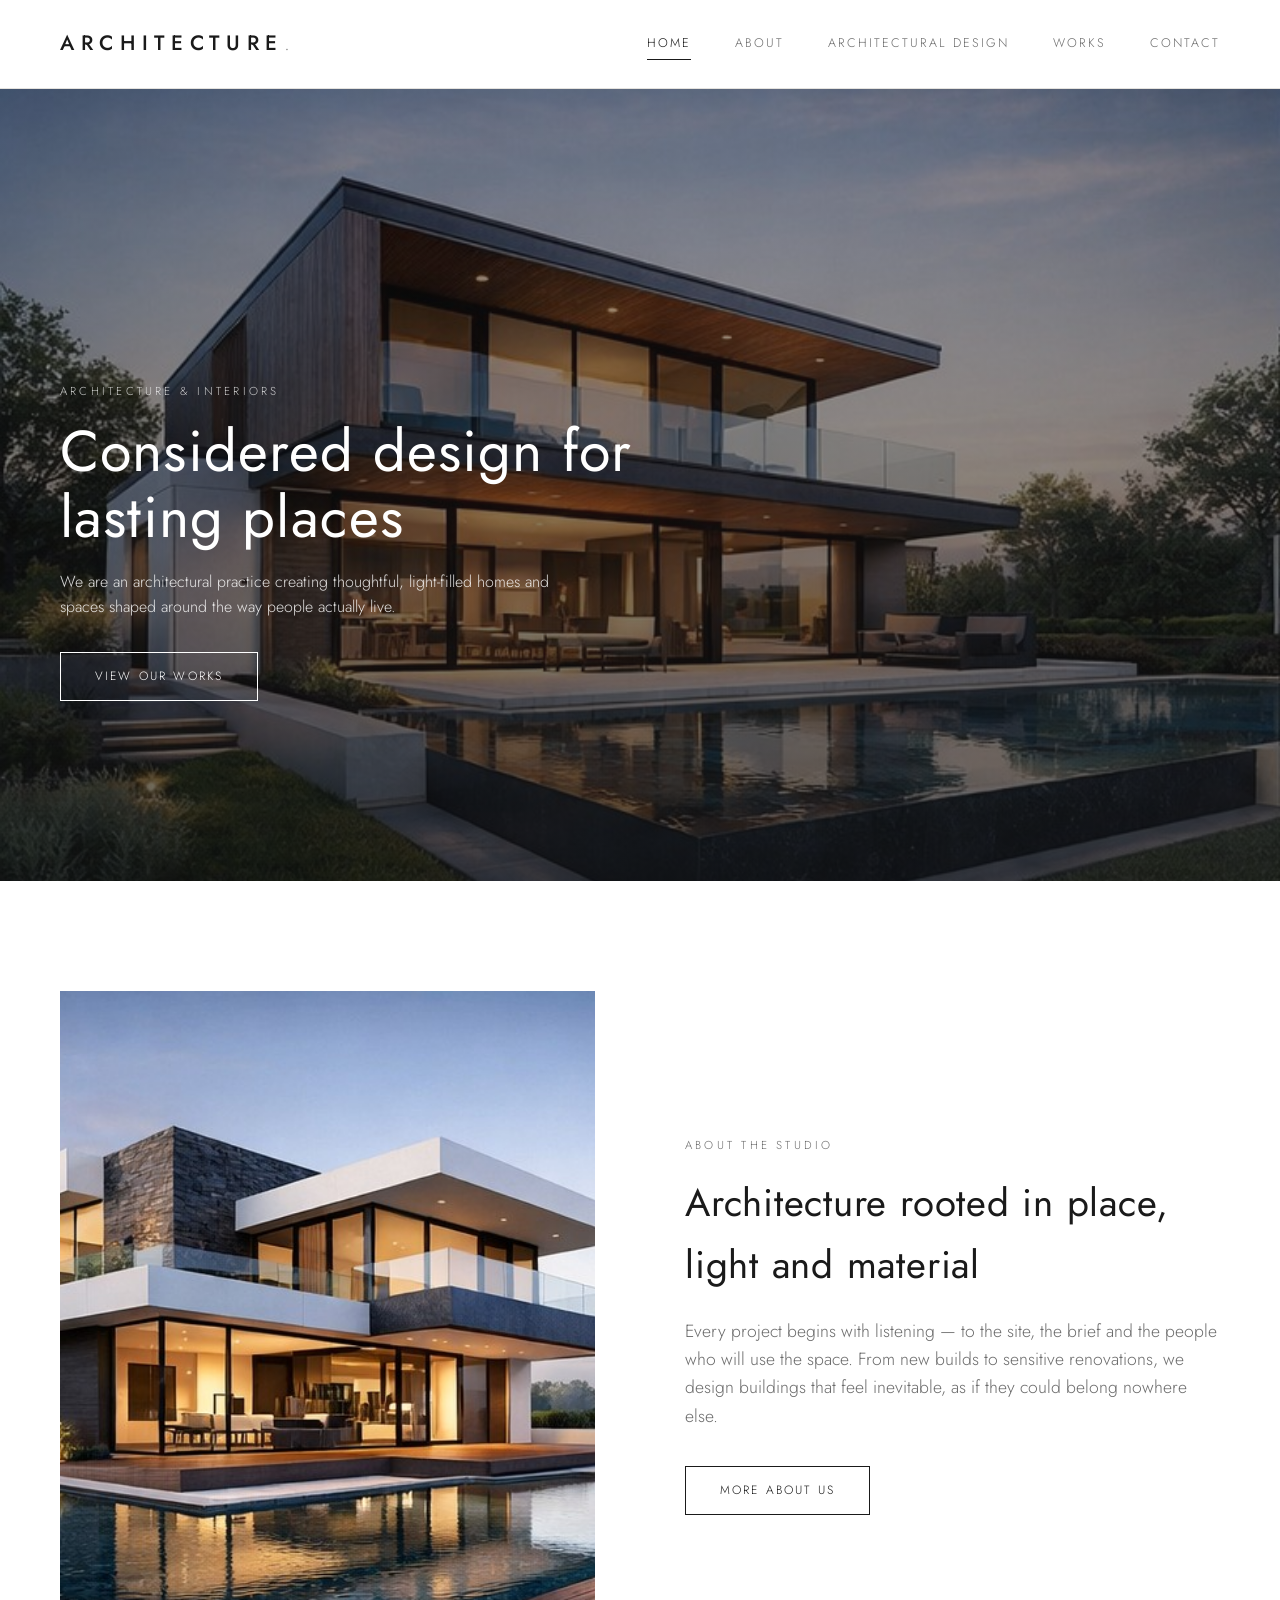
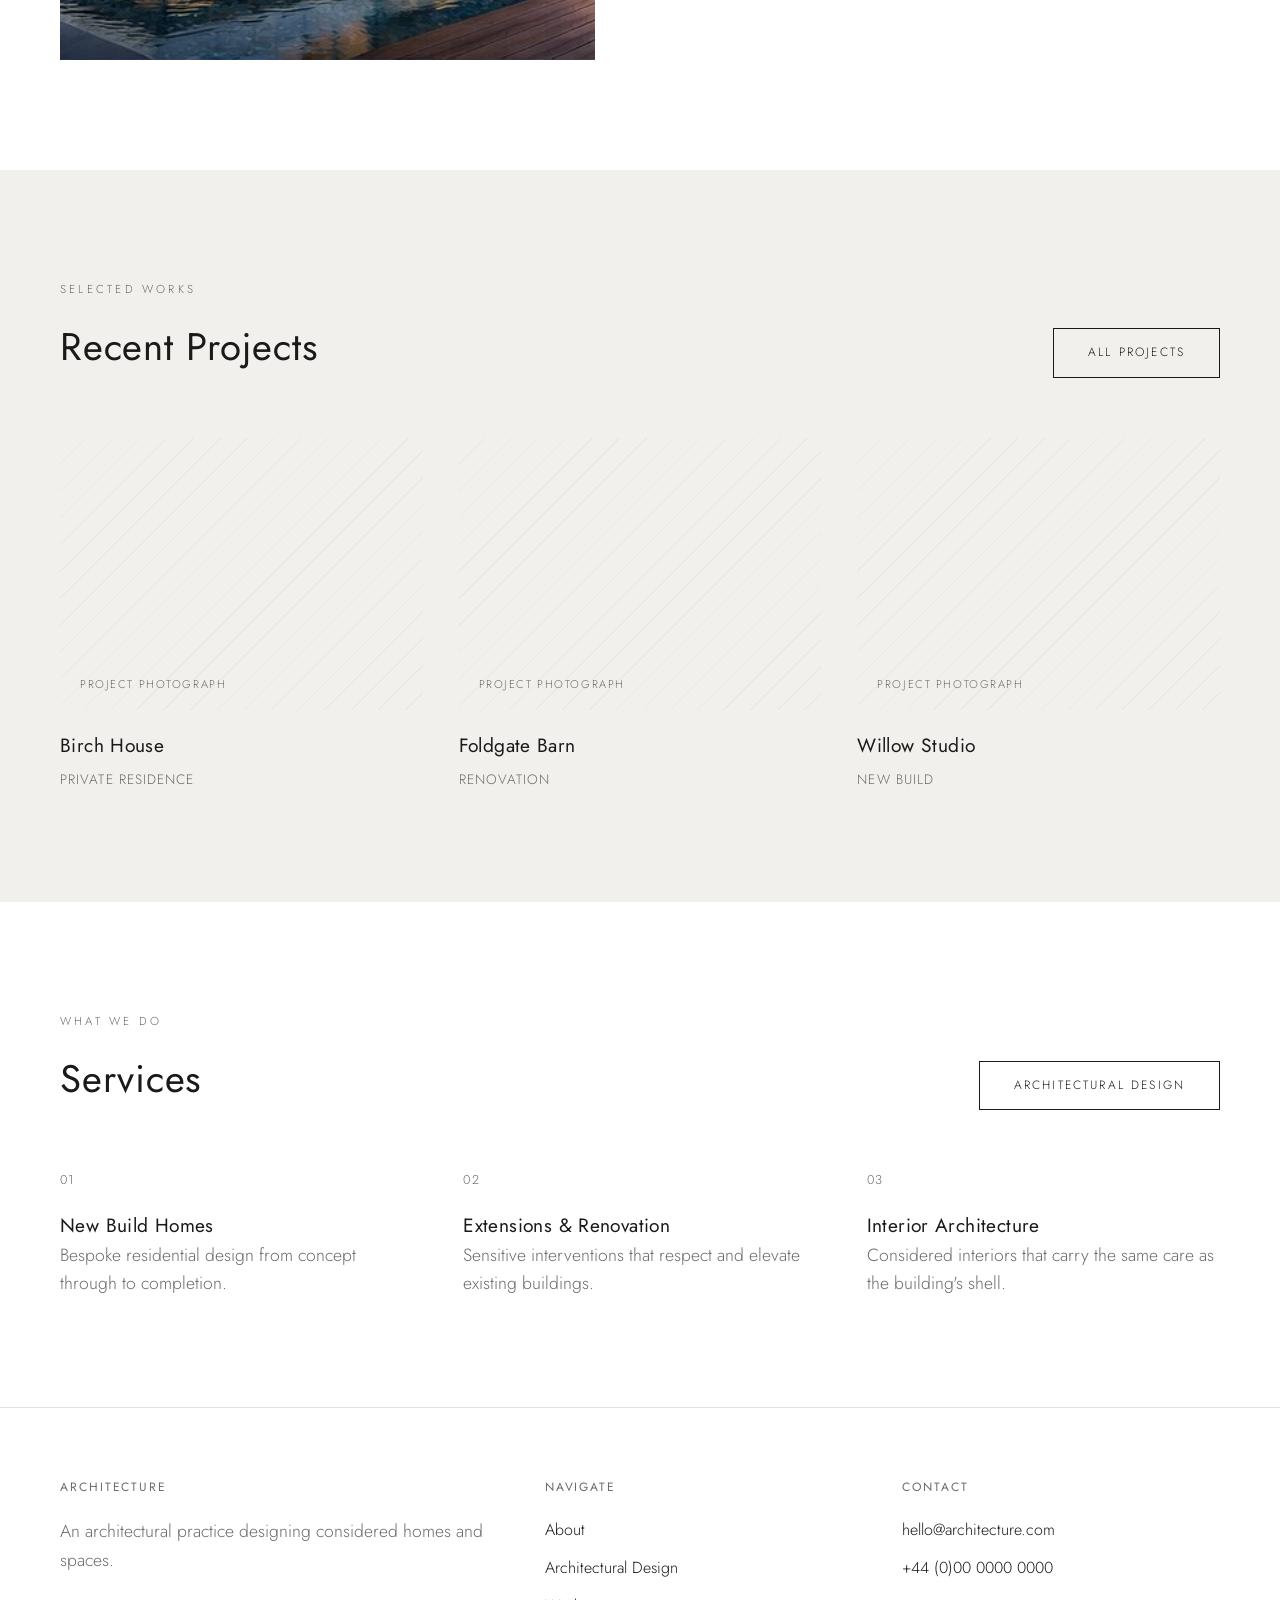
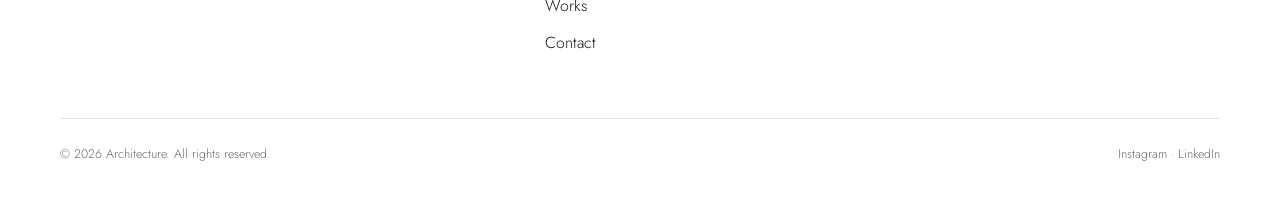
==== index.html @ 42fe3155 "Add initial HTML structure and JavaScript functionality for architecture website - Created index.htm" ====
<!DOCTYPE html>
<html lang="en">
<head>
    <meta charset="UTF-8">
    <meta name="viewport" content="width=device-width, initial-scale=1.0">
    <title>Architecture &mdash; Home</title>
    <link rel="stylesheet" href="css/style.css">
</head>
<body>

    <header class="site-header">
        <div class="container">
            <a href="index.html" class="logo">ARCHITECTURE<span>.</span></a>
            <nav class="nav-links">
                <a href="index.html" class="active">Home</a>
                <a href="about.html">About</a>
                <a href="design.html">Architectural Design</a>
                <a href="works.html">Works</a>
                <a href="contact.html">Contact</a>
            </nav>
            <button class="nav-toggle" aria-label="Toggle menu">
                <span></span><span></span><span></span>
            </button>
        </div>
    </header>

    <section class="hero" style="background-image: url('images/house-1.jpg');">
        <div class="hero-inner">
            <div class="hero-content">
                <span class="eyebrow">Architecture &amp; Interiors</span>
                <h1>Considered design for lasting places</h1>
                <p>We are an architectural practice creating thoughtful, light-filled homes and spaces shaped around the way people actually live.</p>
                <a href="works.html" class="btn">View Our Works</a>
            </div>
        </div>
    </section>

    <section>
        <div class="container split">
            <div class="img-placeholder photo-fill" style="background-image: url('images/house-2.jpg');"></div>
            <div>
                <span class="eyebrow">About the Studio</span>
                <h2>Architecture rooted in place, light and material</h2>
                <p class="lede" style="margin-top:22px;">Every project begins with listening &mdash; to the site, the brief and the people who will use the space. From new builds to sensitive renovations, we design buildings that feel inevitable, as if they could belong nowhere else.</p>
                <a href="about.html" class="btn" style="margin-top:36px;">More About Us</a>
            </div>
        </div>
    </section>

    <section class="bg-surface">
        <div class="container">
            <div class="section-head">
                <div>
                    <span class="eyebrow">Selected Works</span>
                    <h2>Recent Projects</h2>
                </div>
                <a href="works.html" class="btn">All Projects</a>
            </div>
            <div class="works-grid">
                <div class="work-card">
                    <div class="img-placeholder" data-label="Project photograph"></div>
                    <h3>Birch House</h3>
                    <span class="work-meta">Private Residence</span>
                </div>
                <div class="work-card">
                    <div class="img-placeholder" data-label="Project photograph"></div>
                    <h3>Foldgate Barn</h3>
                    <span class="work-meta">Renovation</span>
                </div>
                <div class="work-card">
                    <div class="img-placeholder" data-label="Project photograph"></div>
                    <h3>Willow Studio</h3>
                    <span class="work-meta">New Build</span>
                </div>
            </div>
        </div>
    </section>

    <section>
        <div class="container">
            <div class="section-head">
                <div>
                    <span class="eyebrow">What We Do</span>
                    <h2>Services</h2>
                </div>
                <a href="design.html" class="btn">Architectural Design</a>
            </div>
            <div class="grid-3">
                <div>
                    <span class="card-num">01</span>
                    <h3>New Build Homes</h3>
                    <p class="lede">Bespoke residential design from concept through to completion.</p>
                </div>
                <div>
                    <span class="card-num">02</span>
                    <h3>Extensions &amp; Renovation</h3>
                    <p class="lede">Sensitive interventions that respect and elevate existing buildings.</p>
                </div>
                <div>
                    <span class="card-num">03</span>
                    <h3>Interior Architecture</h3>
                    <p class="lede">Considered interiors that carry the same care as the building's shell.</p>
                </div>
            </div>
        </div>
    </section>

    <footer class="site-footer">
        <div class="container">
            <div class="footer-top">
                <div>
                    <h4>Architecture</h4>
                    <p class="lede">An architectural practice designing considered homes and spaces.</p>
                </div>
                <div>
                    <h4>Navigate</h4>
                    <ul>
                        <li><a href="about.html">About</a></li>
                        <li><a href="design.html">Architectural Design</a></li>
                        <li><a href="works.html">Works</a></li>
                        <li><a href="contact.html">Contact</a></li>
                    </ul>
                </div>
                <div>
                    <h4>Contact</h4>
                    <ul>
                        <li>hello@architecture.com</li>
                        <li>+44 (0)00 0000 0000</li>
                    </ul>
                </div>
            </div>
            <div class="footer-bottom">
                <span>&copy; 2026 Architecture. All rights reserved.</span>
                <span>Instagram &middot; LinkedIn</span>
            </div>
        </div>
    </footer>

    <script src="js/script.js"></script>
</body>
</html>
---- css/style.css ----
@import url('https://fonts.googleapis.com/css2?family=Jost:wght@300;400;500;600&display=swap');

:root {
    --color-bg: #ffffff;
    --color-text: #1a1a1a;
    --color-muted: #6b6b6b;
    --color-line: #e4e2de;
    --color-surface: #f2f0ec;
    --color-accent: #1a1a1a;
    --header-h: 88px;
    --container: 1240px;
}

* { box-sizing: border-box; margin: 0; padding: 0; }

html { scroll-behavior: smooth; }

body {
    font-family: 'Jost', Arial, sans-serif;
    font-weight: 300;
    color: var(--color-text);
    background: var(--color-bg);
    line-height: 1.6;
    -webkit-font-smoothing: antialiased;
}

img { max-width: 100%; display: block; }

a { color: inherit; text-decoration: none; }

ul { list-style: none; }

.container {
    max-width: var(--container);
    margin: 0 auto;
    padding: 0 40px;
}

h1, h2, h3, h4 {
    font-weight: 400;
    letter-spacing: 0.02em;
}

h1 { font-size: clamp(2.2rem, 5vw, 3.6rem); line-height: 1.15; }
h2 { font-size: clamp(1.6rem, 3vw, 2.4rem); }
h3 { font-size: 1.2rem; }

.eyebrow {
    display: block;
    text-transform: uppercase;
    letter-spacing: 0.28em;
    font-size: 0.72rem;
    color: var(--color-muted);
    margin-bottom: 18px;
}

.lede {
    font-size: 1.1rem;
    color: var(--color-muted);
    max-width: 620px;
}

.btn {
    display: inline-block;
    padding: 14px 34px;
    border: 1px solid var(--color-text);
    text-transform: uppercase;
    letter-spacing: 0.18em;
    font-size: 0.75rem;
    transition: background 0.3s ease, color 0.3s ease;
}

.btn:hover { background: var(--color-text); color: #fff; }

/* Header */
.site-header {
    position: sticky;
    top: 0;
    z-index: 100;
    background: rgba(255,255,255,0.96);
    backdrop-filter: blur(6px);
    border-bottom: 1px solid var(--color-line);
}

.site-header .container {
    height: var(--header-h);
    display: flex;
    align-items: center;
    justify-content: space-between;
}

.logo {
    font-size: 1.3rem;
    text-transform: uppercase;
    letter-spacing: 0.32em;
    font-weight: 500;
}

.logo span { font-weight: 300; opacity: 0.55; }

.nav-links {
    display: flex;
    gap: 44px;
}

.nav-links a {
    text-transform: uppercase;
    font-size: 0.78rem;
    letter-spacing: 0.16em;
    color: var(--color-muted);
    padding: 6px 0;
    border-bottom: 1px solid transparent;
    transition: color 0.25s ease, border-color 0.25s ease;
}

.nav-links a:hover,
.nav-links a.active {
    color: var(--color-text);
    border-color: var(--color-text);
}

.nav-toggle {
    display: none;
    flex-direction: column;
    gap: 5px;
    background: none;
    border: none;
    cursor: pointer;
    padding: 8px;
}

.nav-toggle span {
    width: 24px;
    height: 1px;
    background: var(--color-text);
}

/* Image placeholder blocks — swap for <img> tags once real photography is ready */
.img-placeholder {
    position: relative;
    width: 100%;
    background:
        repeating-linear-gradient(135deg, transparent 0 18px, rgba(0,0,0,0.035) 18px 19px),
        var(--color-surface);
    display: flex;
    align-items: flex-end;
    overflow: hidden;
}

.img-placeholder.photo-fill {
    background-image: none;
    background-size: cover;
    background-position: center;
}

.img-placeholder.photo-fill::after { display: none; }

.img-placeholder::after {
    content: attr(data-label);
    font-size: 0.7rem;
    letter-spacing: 0.14em;
    text-transform: uppercase;
    color: var(--color-muted);
    padding: 16px 20px;
}

/* Hero */
.hero {
    height: 88vh;
    min-height: 560px;
    position: relative;
    background-size: cover;
    background-position: center;
}

.hero::before {
    content: '';
    position: absolute;
    inset: 0;
    background: linear-gradient(180deg, rgba(20,20,20,0.35) 0%, rgba(20,20,20,0.65) 100%);
}

.hero.img-placeholder::after { display: none; }

.hero-inner {
    position: relative;
    z-index: 1;
    max-width: var(--container);
    margin: 0 auto;
    padding: 0 40px 70px;
    height: 100%;
    display: flex;
    align-items: flex-end;
}

.hero-content { max-width: 640px; color: #fff; }
.hero .eyebrow { color: rgba(255,255,255,0.75); }
.hero h1 { color: #fff; }
.hero p { color: rgba(255,255,255,0.85); margin-top: 18px; max-width: 520px; }
.hero .btn { margin-top: 32px; border-color: #fff; color: #fff; }
.hero .btn:hover { background: #fff; color: var(--color-text); }

/* Page banner (non-home pages) */
.page-banner {
    padding: 210px 0 60px;
    border-bottom: 1px solid var(--color-line);
}

/* Sections */
section { padding: 110px 0; }
section.tight { padding: 80px 0; }
.section-head {
    display: flex;
    justify-content: space-between;
    align-items: flex-end;
    gap: 40px;
    margin-bottom: 60px;
    flex-wrap: wrap;
}

.bg-surface { background: var(--color-surface); }

/* Two column */
.split {
    display: grid;
    grid-template-columns: 1fr 1fr;
    gap: 90px;
    align-items: center;
}

.split .img-placeholder { aspect-ratio: 4/5; }

/* Services / values grid */
.grid-3 {
    display: grid;
    grid-template-columns: repeat(3, 1fr);
    gap: 50px;
}

.card-num {
    font-size: 0.8rem;
    color: var(--color-muted);
    letter-spacing: 0.1em;
    margin-bottom: 20px;
    display: block;
}

/* Works filter */
.works-filter {
    display: flex;
    gap: 40px;
    margin-bottom: 60px;
    border-bottom: 1px solid var(--color-line);
    padding-bottom: 26px;
}

.filter-btn {
    background: none;
    border: none;
    cursor: pointer;
    font-family: inherit;
    text-transform: uppercase;
    font-size: 0.78rem;
    letter-spacing: 0.16em;
    color: var(--color-muted);
    padding: 6px 0;
    border-bottom: 1px solid transparent;
    transition: color 0.25s ease, border-color 0.25s ease;
}

.filter-btn:hover,
.filter-btn.active {
    color: var(--color-text);
    border-color: var(--color-text);
}

.work-card.is-hidden { display: none; }

/* Featured works grid */
.works-grid {
    display: grid;
    grid-template-columns: repeat(3, 1fr);
    gap: 36px;
}

.work-card .img-placeholder { aspect-ratio: 4/3; margin-bottom: 20px; }
.work-card h3 { margin-bottom: 6px; }
.work-card .work-meta { color: var(--color-muted); font-size: 0.85rem; text-transform: uppercase; letter-spacing: 0.08em; }

/* Service rows (design page) */
.service-row {
    display: grid;
    grid-template-columns: 1fr 1fr;
    gap: 90px;
    align-items: center;
    padding: 70px 0;
    border-top: 1px solid var(--color-line);
}

.service-row:last-child { border-bottom: 1px solid var(--color-line); }
.service-row .img-placeholder { aspect-ratio: 4/3; }
.service-row.reverse .img-placeholder { order: 2; }

/* Process steps */
.steps {
    display: grid;
    grid-template-columns: repeat(4, 1fr);
    gap: 40px;
}

.step { border-top: 1px solid var(--color-line); padding-top: 26px; }

/* Contact */
.contact-grid {
    display: grid;
    grid-template-columns: 1fr 1fr;
    gap: 90px;
}

.info-list { margin-top: 40px; }
.info-list li { margin-bottom: 26px; }
.info-list .label {
    display: block;
    text-transform: uppercase;
    font-size: 0.7rem;
    letter-spacing: 0.14em;
    color: var(--color-muted);
    margin-bottom: 6px;
}

form { display: flex; flex-direction: column; gap: 24px; }
.field { display: flex; flex-direction: column; gap: 8px; }
.field label {
    text-transform: uppercase;
    font-size: 0.7rem;
    letter-spacing: 0.14em;
    color: var(--color-muted);
}

.field input,
.field textarea {
    border: none;
    border-bottom: 1px solid var(--color-line);
    padding: 10px 2px;
    font-family: inherit;
    font-size: 1rem;
    background: transparent;
    color: var(--color-text);
}

.field input:focus,
.field textarea:focus {
    outline: none;
    border-color: var(--color-text);
}

/* Footer */
.site-footer {
    border-top: 1px solid var(--color-line);
    padding: 70px 0 34px;
}

.footer-top {
    display: grid;
    grid-template-columns: 1.4fr 1fr 1fr;
    gap: 40px;
    padding-bottom: 50px;
}

.footer-top h4 {
    text-transform: uppercase;
    font-size: 0.75rem;
    letter-spacing: 0.16em;
    color: var(--color-muted);
    margin-bottom: 20px;
}

.footer-top li { margin-bottom: 12px; }
.footer-bottom {
    border-top: 1px solid var(--color-line);
    padding-top: 26px;
    display: flex;
    justify-content: space-between;
    font-size: 0.78rem;
    color: var(--color-muted);
    flex-wrap: wrap;
    gap: 10px;
}

/* Responsive */
@media (max-width: 900px) {
    .nav-links { display: none; }
    .nav-toggle { display: flex; }

    body.nav-open .nav-links {
        display: flex;
        position: fixed;
        top: var(--header-h);
        left: 0;
        right: 0;
        bottom: 0;
        background: #fff;
        flex-direction: column;
        gap: 0;
        padding: 20px 40px;
    }

    body.nav-open .nav-links a {
        width: 100%;
        padding: 18px 0;
        border-bottom: 1px solid var(--color-line);
    }

    .split, .contact-grid, .service-row, .service-row.reverse {
        grid-template-columns: 1fr;
    }

    .service-row .img-placeholder { order: 0; }

    .grid-3, .works-grid { grid-template-columns: 1fr; }
    .steps { grid-template-columns: 1fr 1fr; }
    .footer-top { grid-template-columns: 1fr; }
    section { padding: 70px 0; }
    .page-banner { padding: 160px 0 40px; }
    .container { padding: 0 24px; }
}
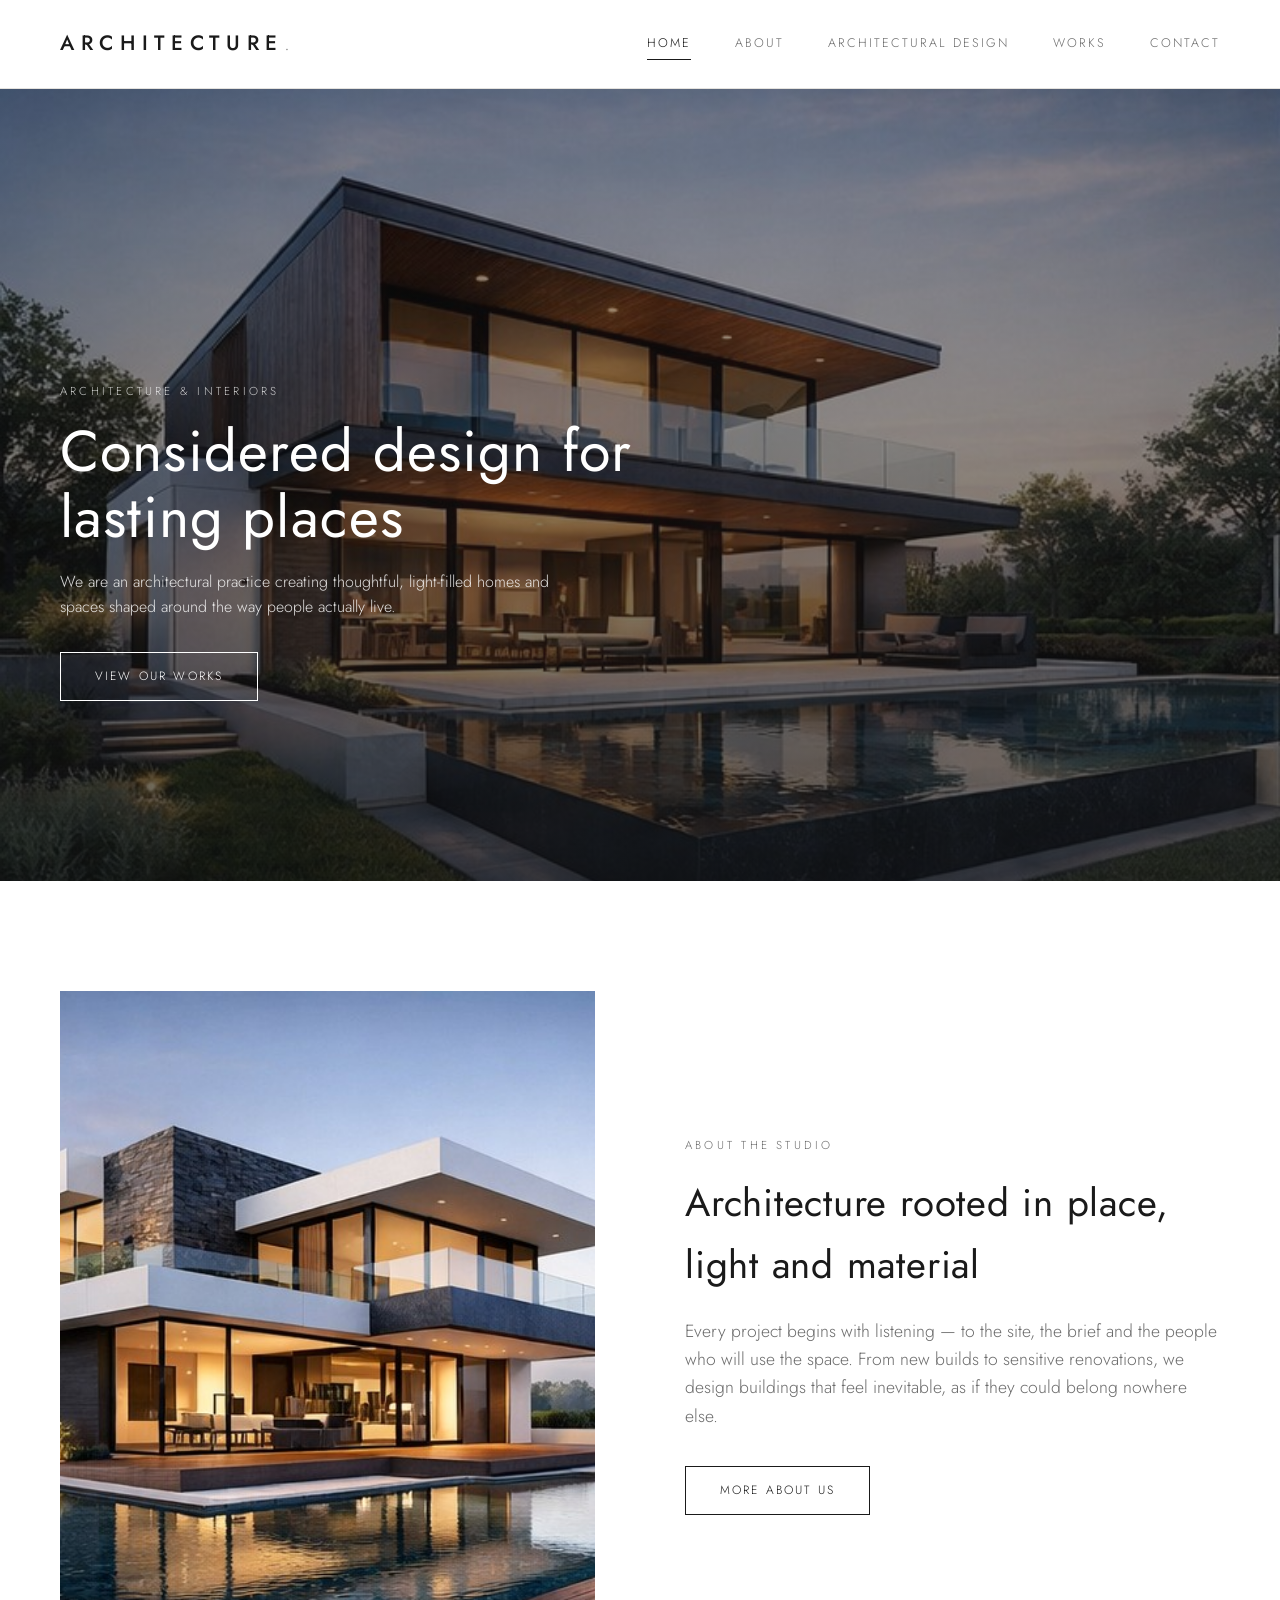
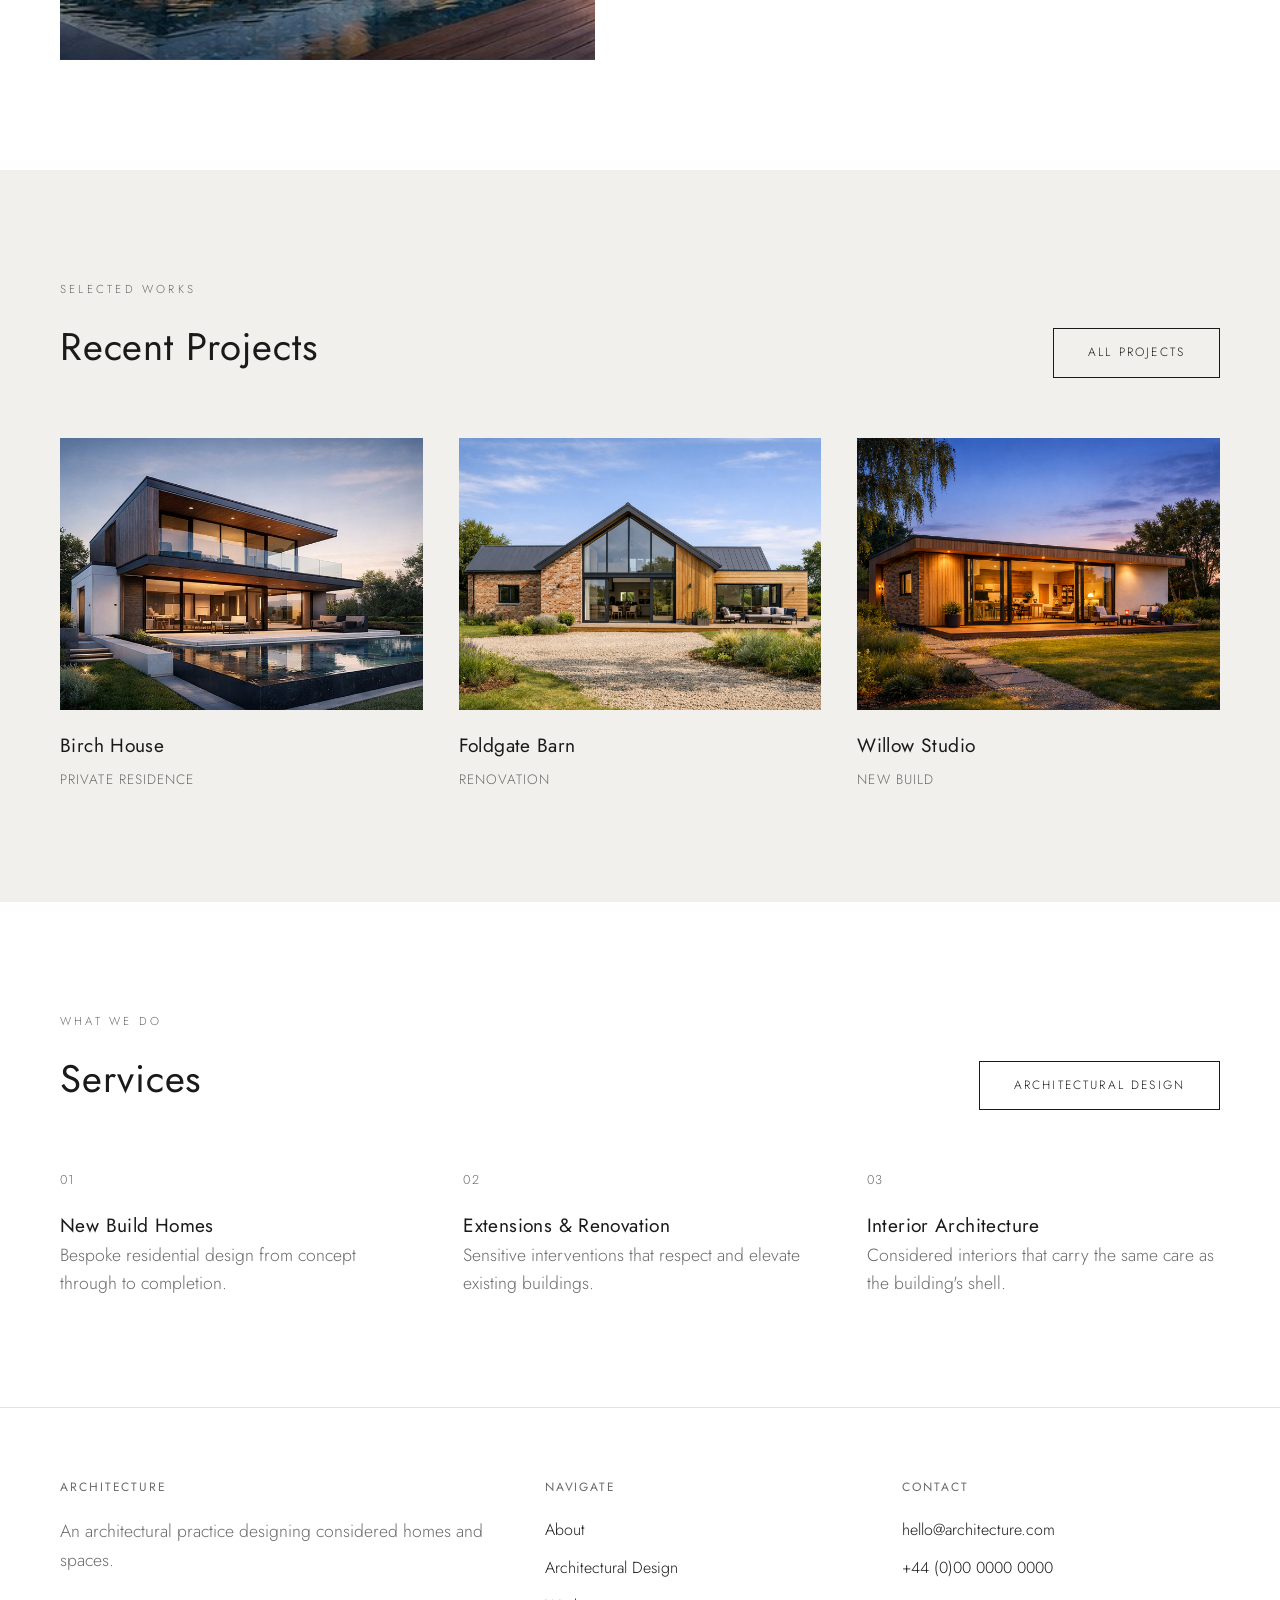
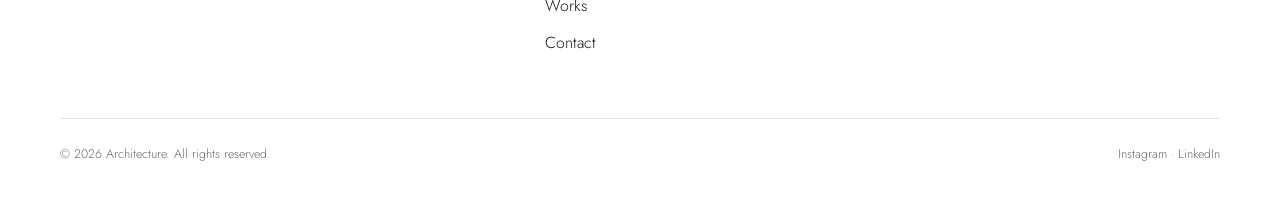
==== commit 666dba83: "Update about, index, and works pages with new content and images" ====
--- a/index.html
+++ b/index.html
@@ -58,17 +58,17 @@
             </div>
             <div class="works-grid">
                 <div class="work-card">
-                    <div class="img-placeholder" data-label="Project photograph"></div>
+                    <div class="img-placeholder photo-fill" style="background-image: url('images/house-1.jpg');"></div>
                     <h3>Birch House</h3>
                     <span class="work-meta">Private Residence</span>
                 </div>
                 <div class="work-card">
-                    <div class="img-placeholder" data-label="Project photograph"></div>
+                    <div class="img-placeholder photo-fill" style="background-image: url('images/foldgate-barn.png');"></div>
                     <h3>Foldgate Barn</h3>
                     <span class="work-meta">Renovation</span>
                 </div>
                 <div class="work-card">
-                    <div class="img-placeholder" data-label="Project photograph"></div>
+                    <div class="img-placeholder photo-fill" style="background-image: url('images/willow-studio.png');"></div>
                     <h3>Willow Studio</h3>
                     <span class="work-meta">New Build</span>
                 </div>
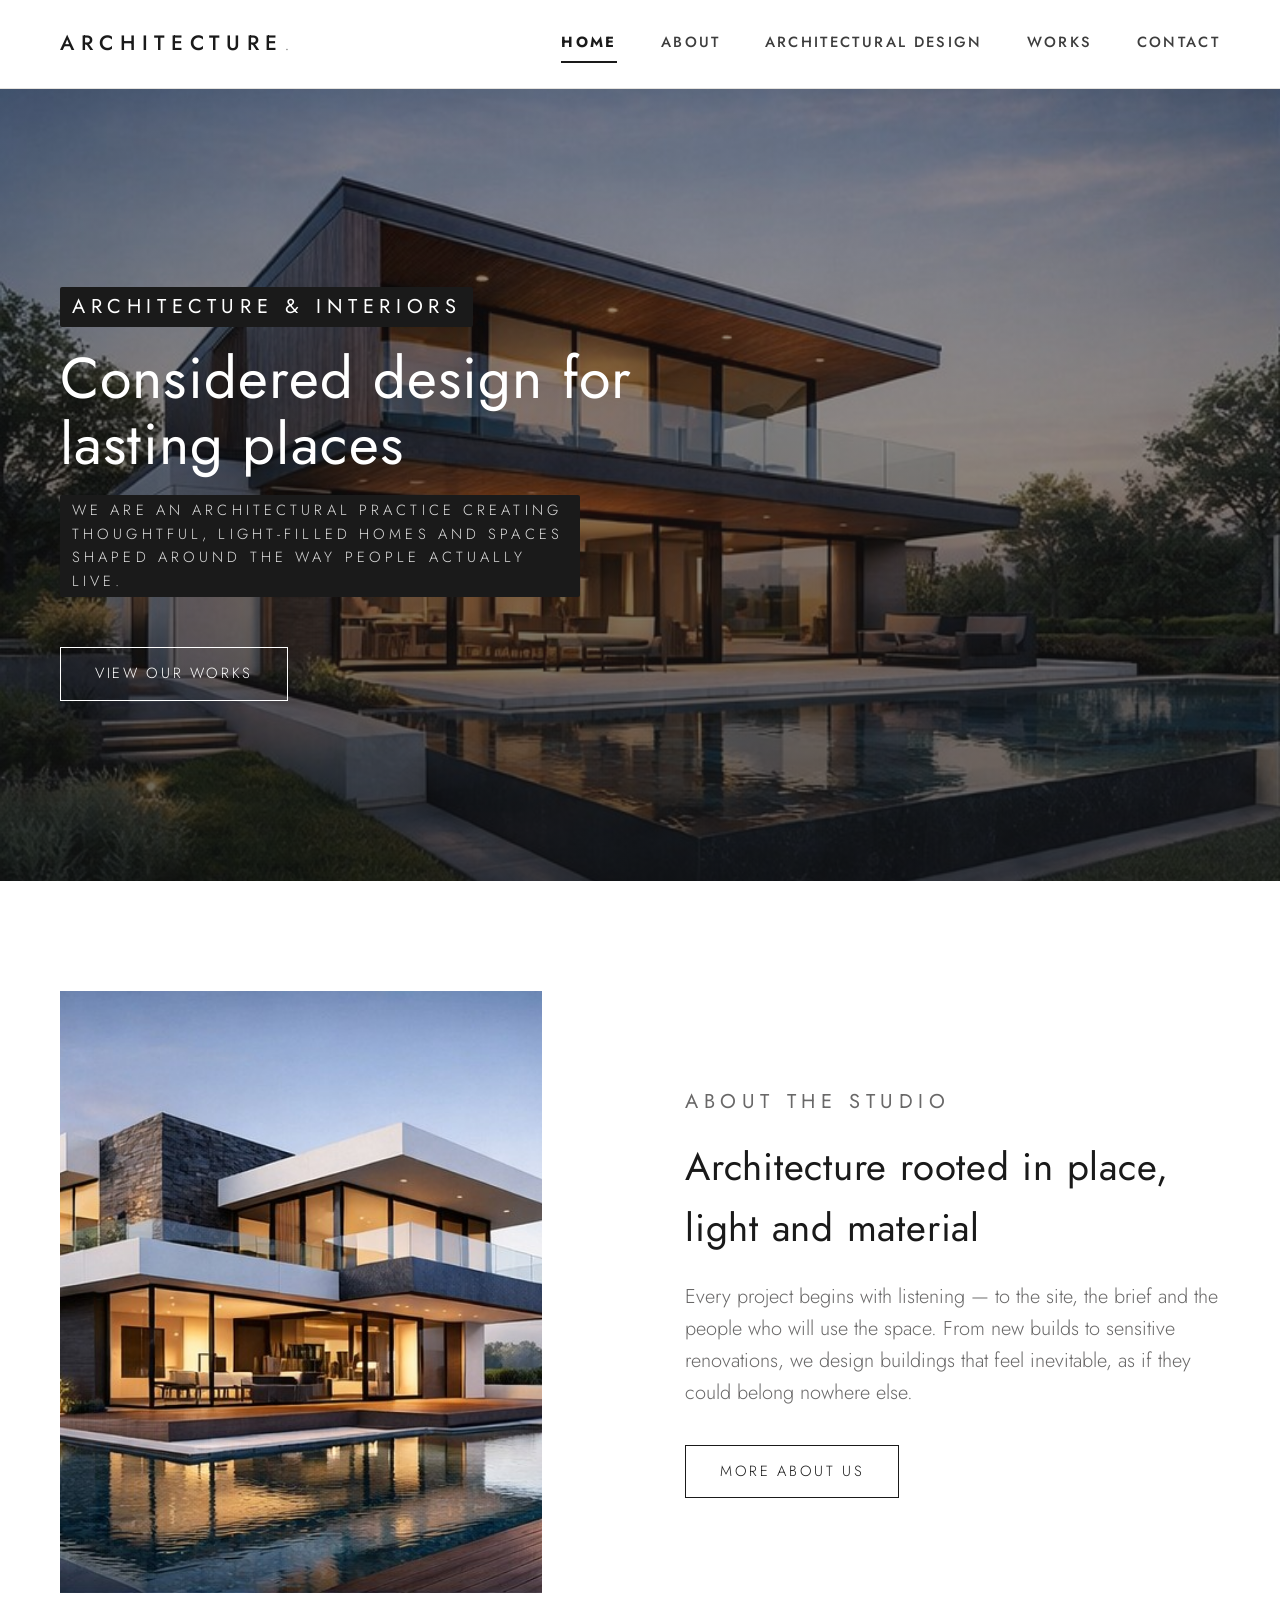
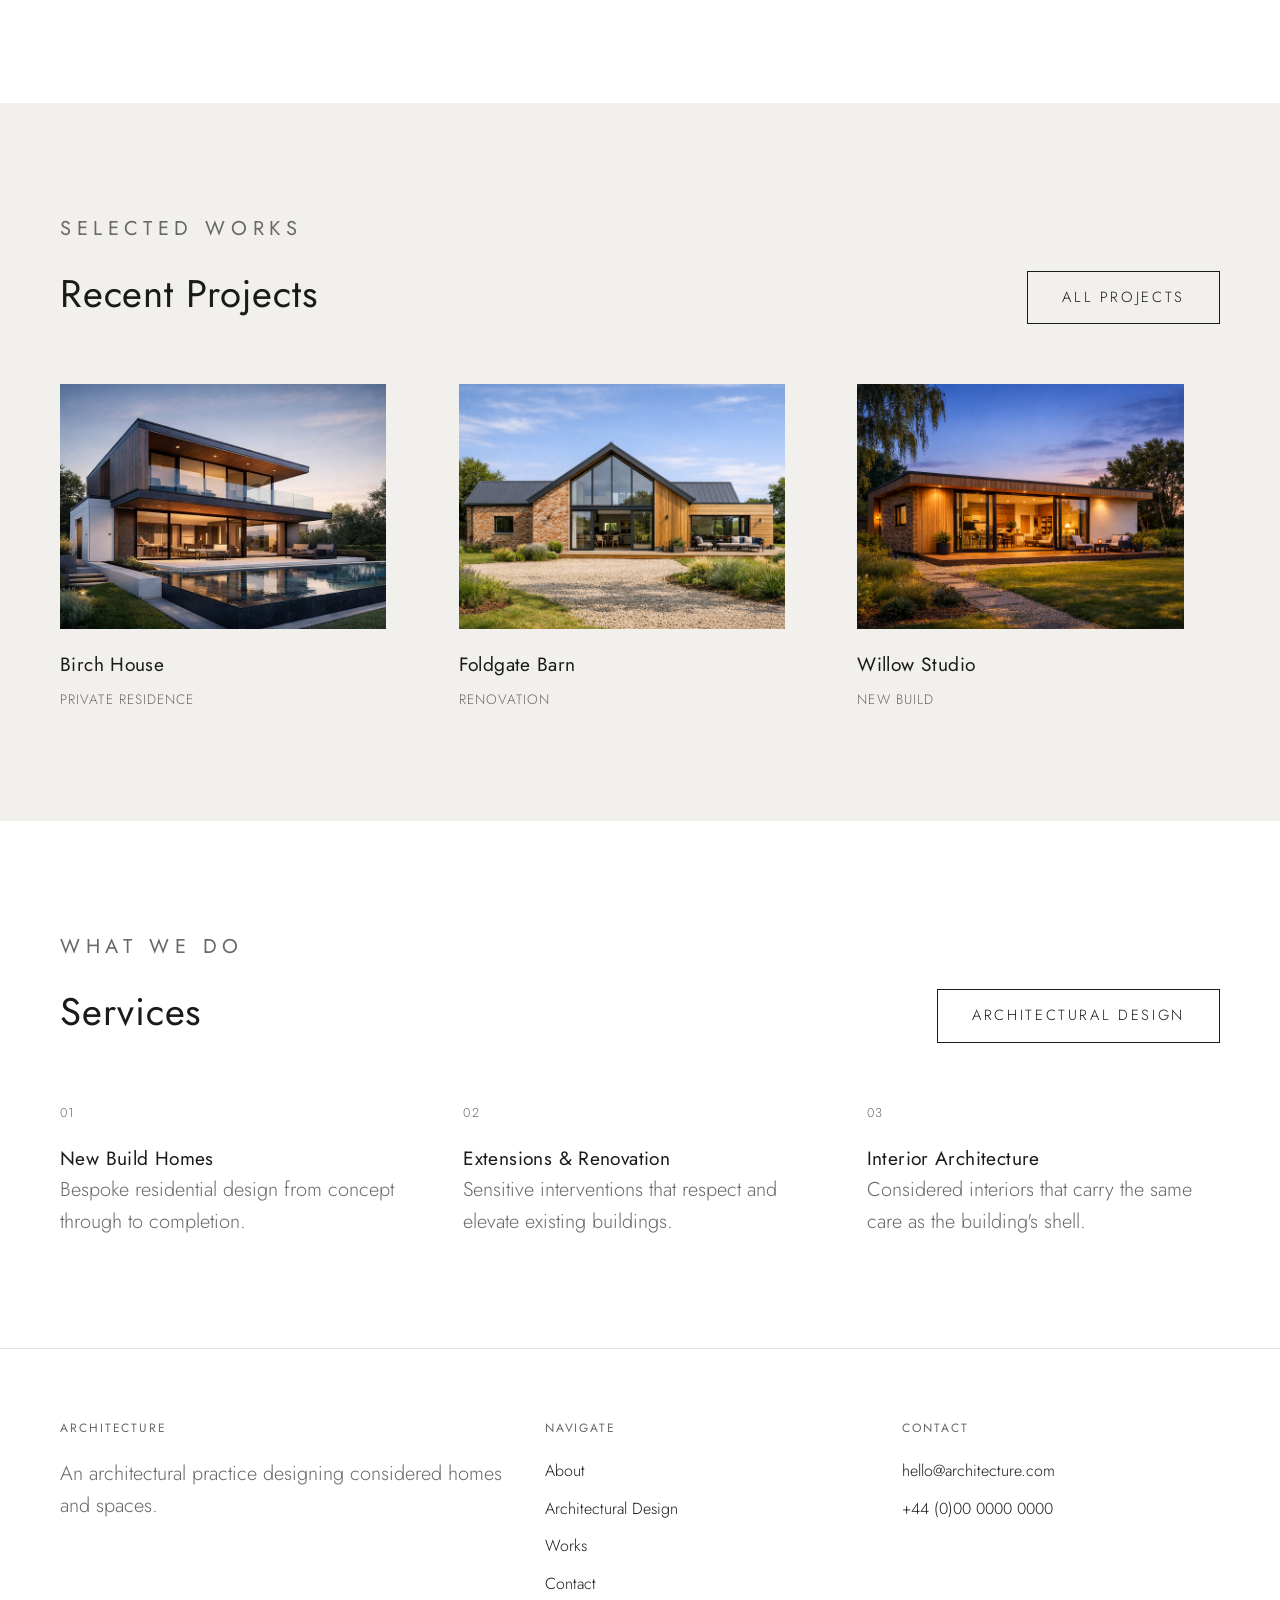
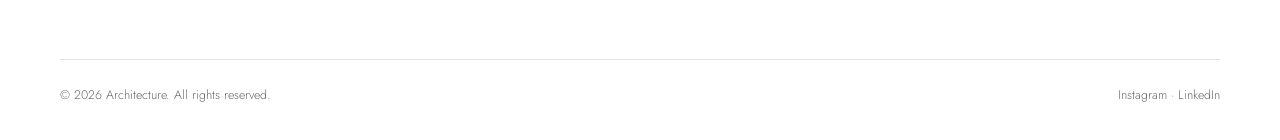
==== commit e72bb92b: "Update hero section styles: enhance eyebrow text and add new eyebrow line class" ====
--- a/index.html
+++ b/index.html
@@ -4,6 +4,8 @@
     <meta charset="UTF-8">
     <meta name="viewport" content="width=device-width, initial-scale=1.0">
     <title>Architecture &mdash; Home</title>
+    <link rel="icon" type="image/svg+xml" href="favicon.svg">
+    <link rel="icon" type="image/png" href="favicon.png">
     <link rel="stylesheet" href="css/style.css">
 </head>
 <body>
@@ -27,9 +29,9 @@
     <section class="hero" style="background-image: url('images/house-1.jpg');">
         <div class="hero-inner">
             <div class="hero-content">
-                <span class="eyebrow">Architecture &amp; Interiors</span>
+                <span class="eyebrow1">Architecture &amp; Interiors</span>
                 <h1>Considered design for lasting places</h1>
-                <p>We are an architectural practice creating thoughtful, light-filled homes and spaces shaped around the way people actually live.</p>
+                <p class="eyebrow-line">We are an architectural practice creating thoughtful, light-filled homes and spaces shaped around the way people actually live.</p>
                 <a href="works.html" class="btn">View Our Works</a>
             </div>
         </div>
--- a/css/style.css
+++ b/css/style.css
@@ -3,7 +3,7 @@
 :root {
     --color-bg: #ffffff;
     --color-text: #1a1a1a;
-    --color-muted: #6b6b6b;
+    --color-muted: #696868;
     --color-line: #e4e2de;
     --color-surface: #f2f0ec;
     --color-accent: #1a1a1a;
@@ -45,17 +45,44 @@
 h2 { font-size: clamp(1.6rem, 3vw, 2.4rem); }
 h3 { font-size: 1.2rem; }
 
+.eyebrow1 {
+    display: inline-block;
+    text-transform: uppercase;
+    letter-spacing: 0.28em;
+    font-size: 1.25rem;
+    font-weight: 400;
+    color: #ffffff;
+    margin-bottom: 18px;
+    padding: 4px 12px;
+    border-radius: 2px;
+    background-color: var(--color-accent);
+}
+
+.eyebrow-line {
+    display: inline-block;
+    text-transform: uppercase;
+    letter-spacing: 0.28em;
+    font-weight: 300;
+    font-size: 0.92rem;
+    color: #ffffff;
+    margin-bottom: 18px;
+    padding: 4px 12px;
+    border-radius: 2px;
+    background-color: var(--color-accent);
+}
+
 .eyebrow {
-    display: block;
+    display: inline-block;
     text-transform: uppercase;
     letter-spacing: 0.28em;
-    font-size: 0.72rem;
+    font-size: 1.25rem;
+    font-weight: 400;
     color: var(--color-muted);
     margin-bottom: 18px;
 }
 
 .lede {
-    font-size: 1.1rem;
+    font-size: 1.25rem;
     color: var(--color-muted);
     max-width: 620px;
 }
@@ -66,7 +93,7 @@
     border: 1px solid var(--color-text);
     text-transform: uppercase;
     letter-spacing: 0.18em;
-    font-size: 0.75rem;
+    font-size: 0.92rem;
     transition: background 0.3s ease, color 0.3s ease;
 }
 
@@ -77,8 +104,7 @@
     position: sticky;
     top: 0;
     z-index: 100;
-    background: rgba(255,255,255,0.96);
-    backdrop-filter: blur(6px);
+    background: #ffffff;
     border-bottom: 1px solid var(--color-line);
 }
 
@@ -105,17 +131,24 @@
 
 .nav-links a {
     text-transform: uppercase;
-    font-size: 0.78rem;
+    font-size: 0.92rem;
+    font-weight: 500;
     letter-spacing: 0.16em;
-    color: var(--color-muted);
+    color: #3d3d3d;
     padding: 6px 0;
     border-bottom: 1px solid transparent;
     transition: color 0.25s ease, border-color 0.25s ease;
 }
 
-.nav-links a:hover,
+.nav-links a:hover {
+    color: var(--color-text);
+    border-color: var(--color-text);
+}
+
 .nav-links a.active {
     color: var(--color-text);
+    font-weight: 700;
+    border-bottom-width: 2px;
     border-color: var(--color-text);
 }
 
@@ -138,7 +171,7 @@
 /* Image placeholder blocks — swap for <img> tags once real photography is ready */
 .img-placeholder {
     position: relative;
-    width: 100%;
+    width: 90%;
     background:
         repeating-linear-gradient(135deg, transparent 0 18px, rgba(0,0,0,0.035) 18px 19px),
         var(--color-surface);
@@ -157,7 +190,7 @@
 
 .img-placeholder::after {
     content: attr(data-label);
-    font-size: 0.7rem;
+    font-size: 0.92rem;
     letter-spacing: 0.14em;
     text-transform: uppercase;
     color: var(--color-muted);
@@ -202,7 +235,7 @@
 
 /* Page banner (non-home pages) */
 .page-banner {
-    padding: 210px 0 60px;
+    padding: 50px 0 30px;
     border-bottom: 1px solid var(--color-line);
 }
 
@@ -229,6 +262,11 @@
 }
 
 .split .img-placeholder { aspect-ratio: 4/5; }
+.split.reverse .img-placeholder { order: 2; }
+.split .img-placeholder.story-photo { aspect-ratio: 3/2; }
+
+.team-row + .team-row { margin-top: 90px; }
+.team-role { margin: 10px 0 20px; }
 
 /* Services / values grid */
 .grid-3 {
@@ -297,6 +335,7 @@
     border-top: 1px solid var(--color-line);
 }
 
+.service-row:first-child { border-top: none; }
 .service-row:last-child { border-bottom: 1px solid var(--color-line); }
 .service-row .img-placeholder { aspect-ratio: 4/3; }
 .service-row.reverse .img-placeholder { order: 2; }
@@ -416,11 +455,13 @@
     }
 
     .service-row .img-placeholder { order: 0; }
+    .split .img-placeholder { order: 0; }
+    .team-row + .team-row { margin-top: 60px; }
 
     .grid-3, .works-grid { grid-template-columns: 1fr; }
     .steps { grid-template-columns: 1fr 1fr; }
     .footer-top { grid-template-columns: 1fr; }
     section { padding: 70px 0; }
-    .page-banner { padding: 160px 0 40px; }
+    .page-banner { padding: 40px 0 24px; }
     .container { padding: 0 24px; }
 }
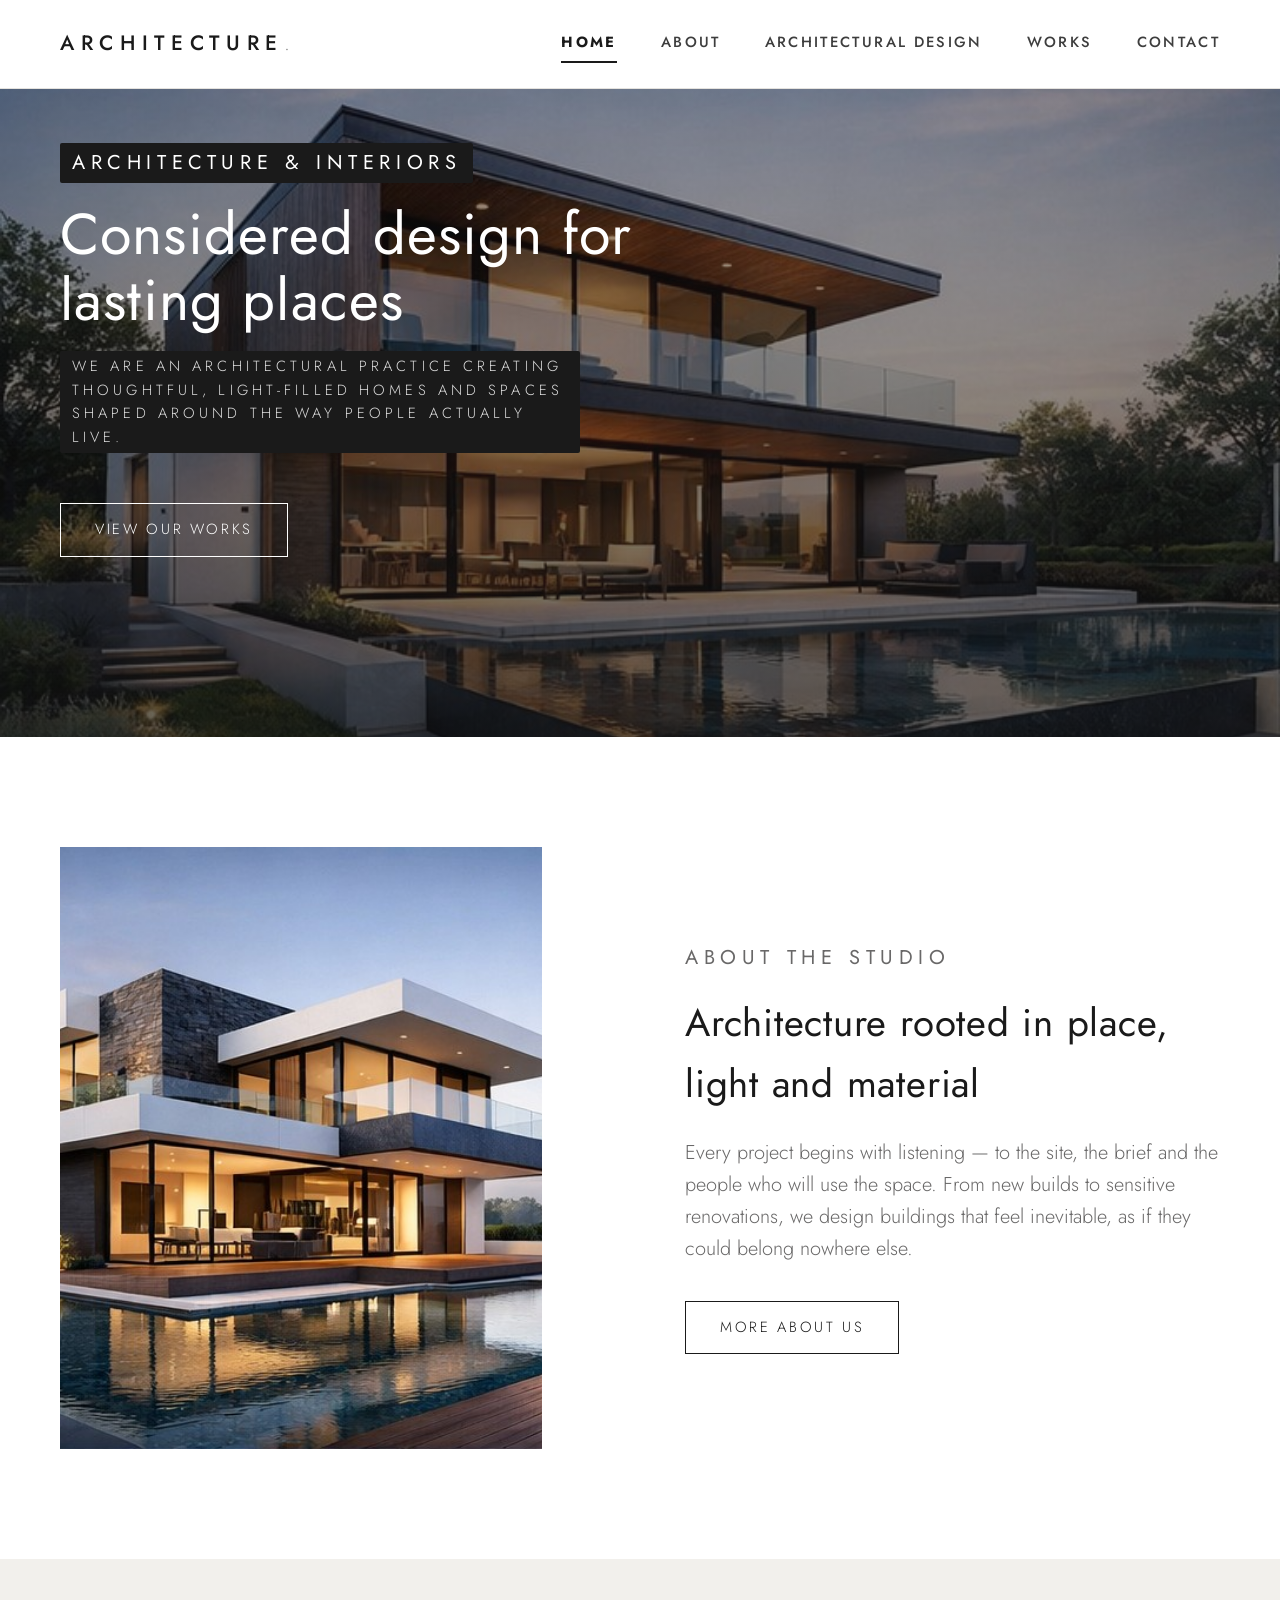
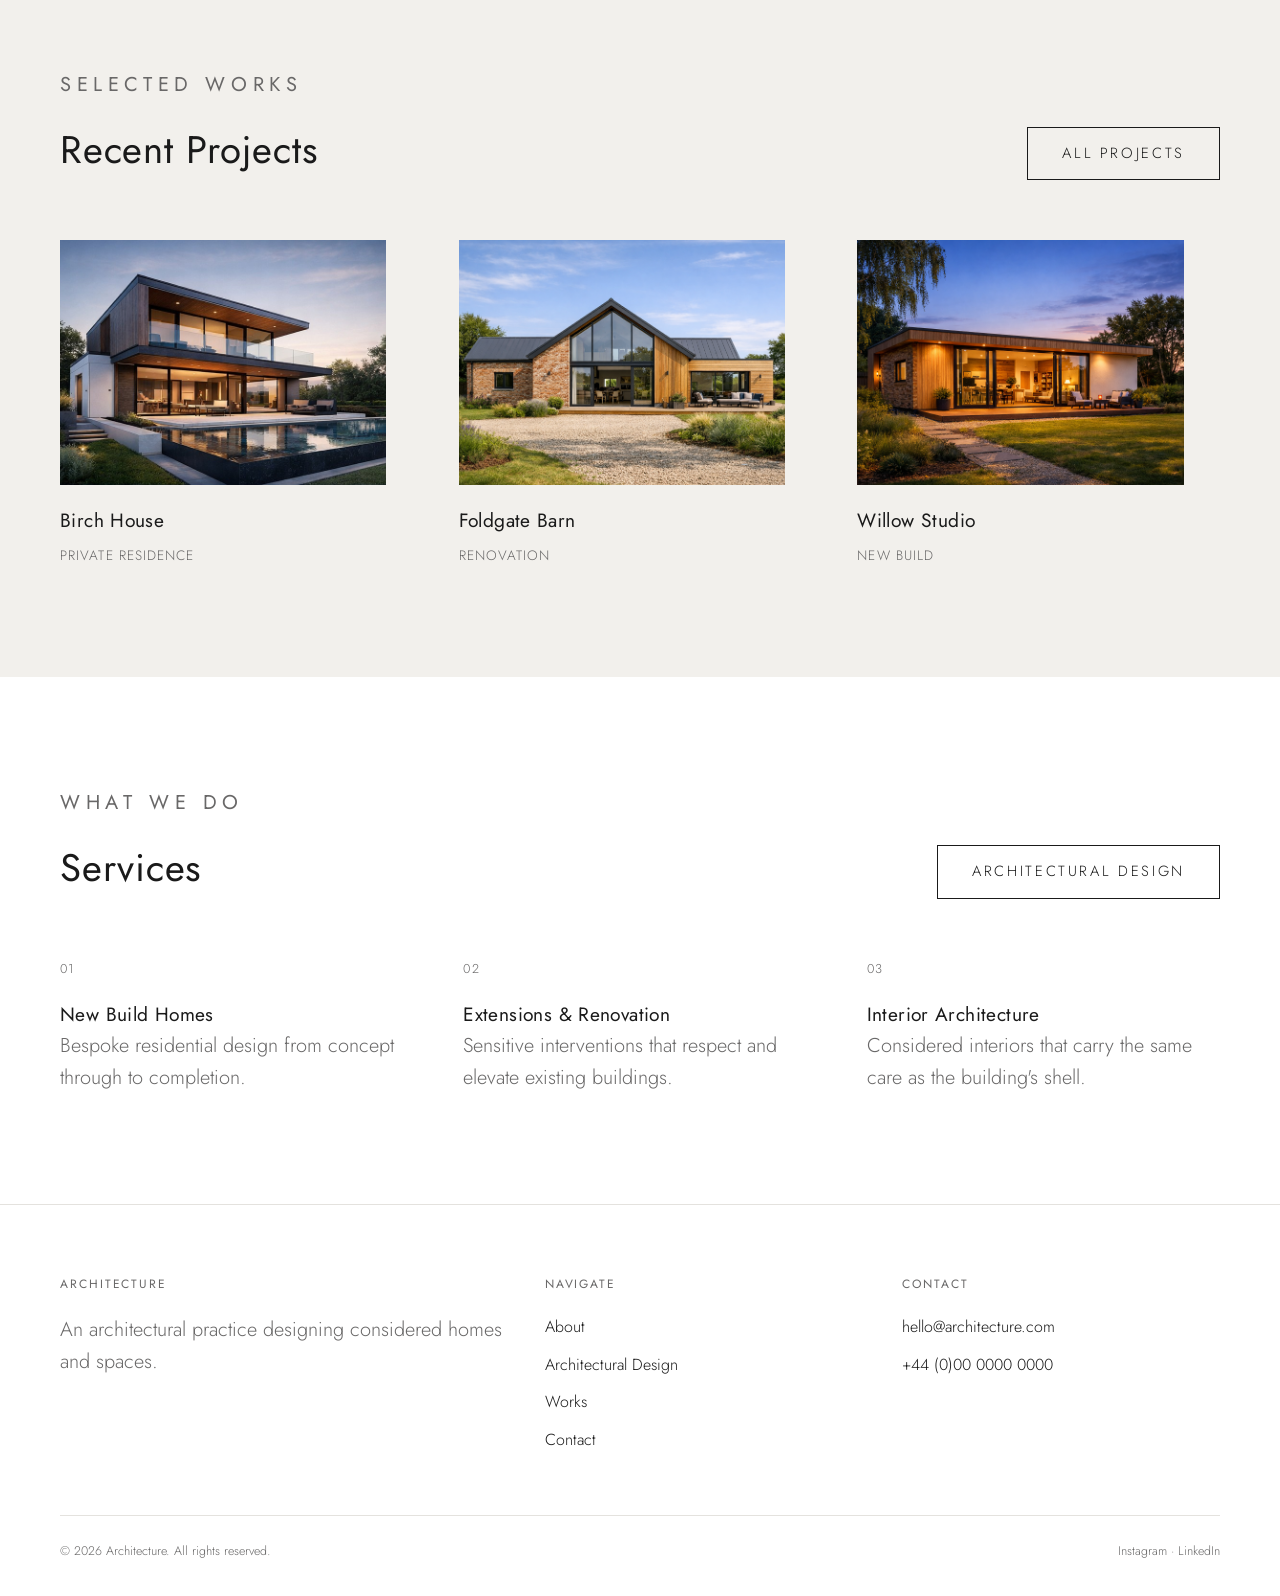
==== commit 3b1f8172: "Update stylesheet links across multiple HTML files to include versioning" ====
--- a/index.html
+++ b/index.html
@@ -6,7 +6,7 @@
     <title>Architecture &mdash; Home</title>
     <link rel="icon" type="image/svg+xml" href="favicon.svg">
     <link rel="icon" type="image/png" href="favicon.png">
-    <link rel="stylesheet" href="css/style.css">
+    <link rel="stylesheet" href="css/style.css?v=2">
 </head>
 <body>
 
--- a/css/style.css
+++ b/css/style.css
@@ -199,7 +199,7 @@
 
 /* Hero */
 .hero {
-    height: 88vh;
+    height: 72vh;
     min-height: 560px;
     position: relative;
     background-size: cover;
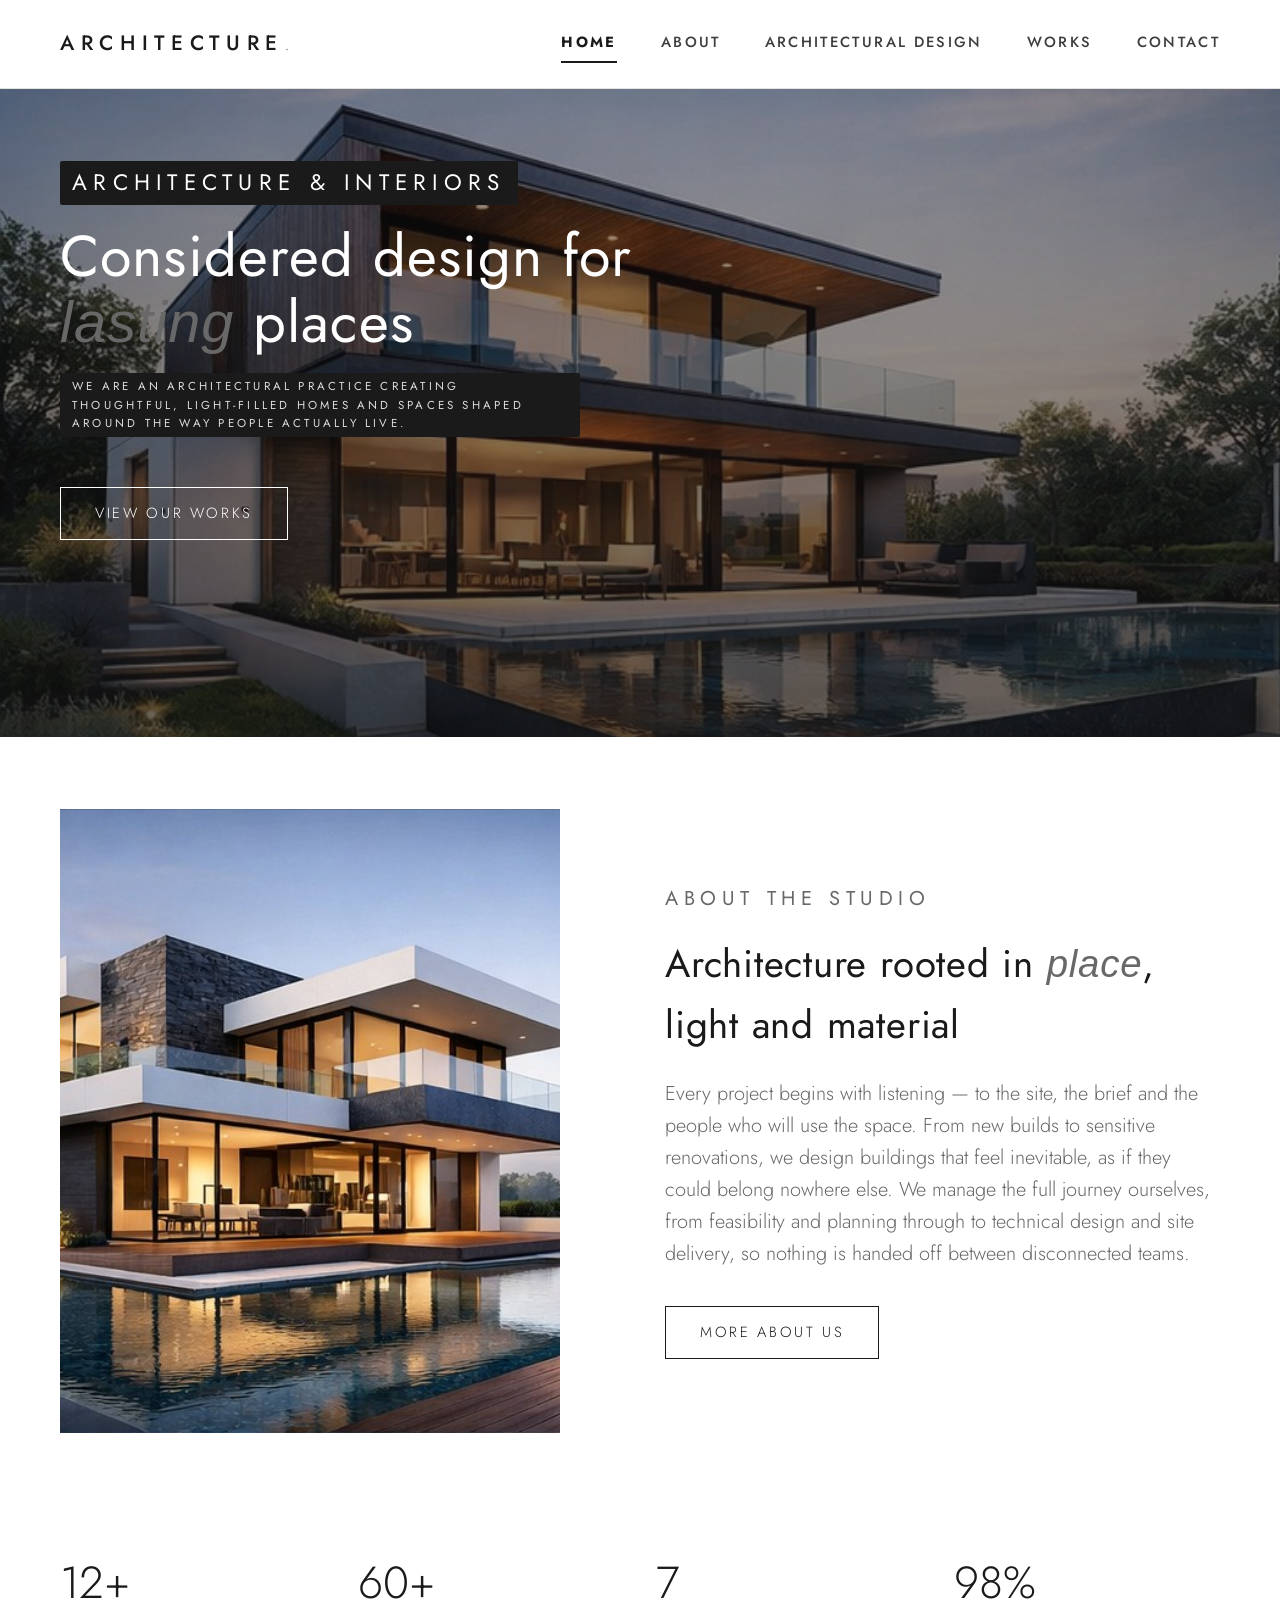
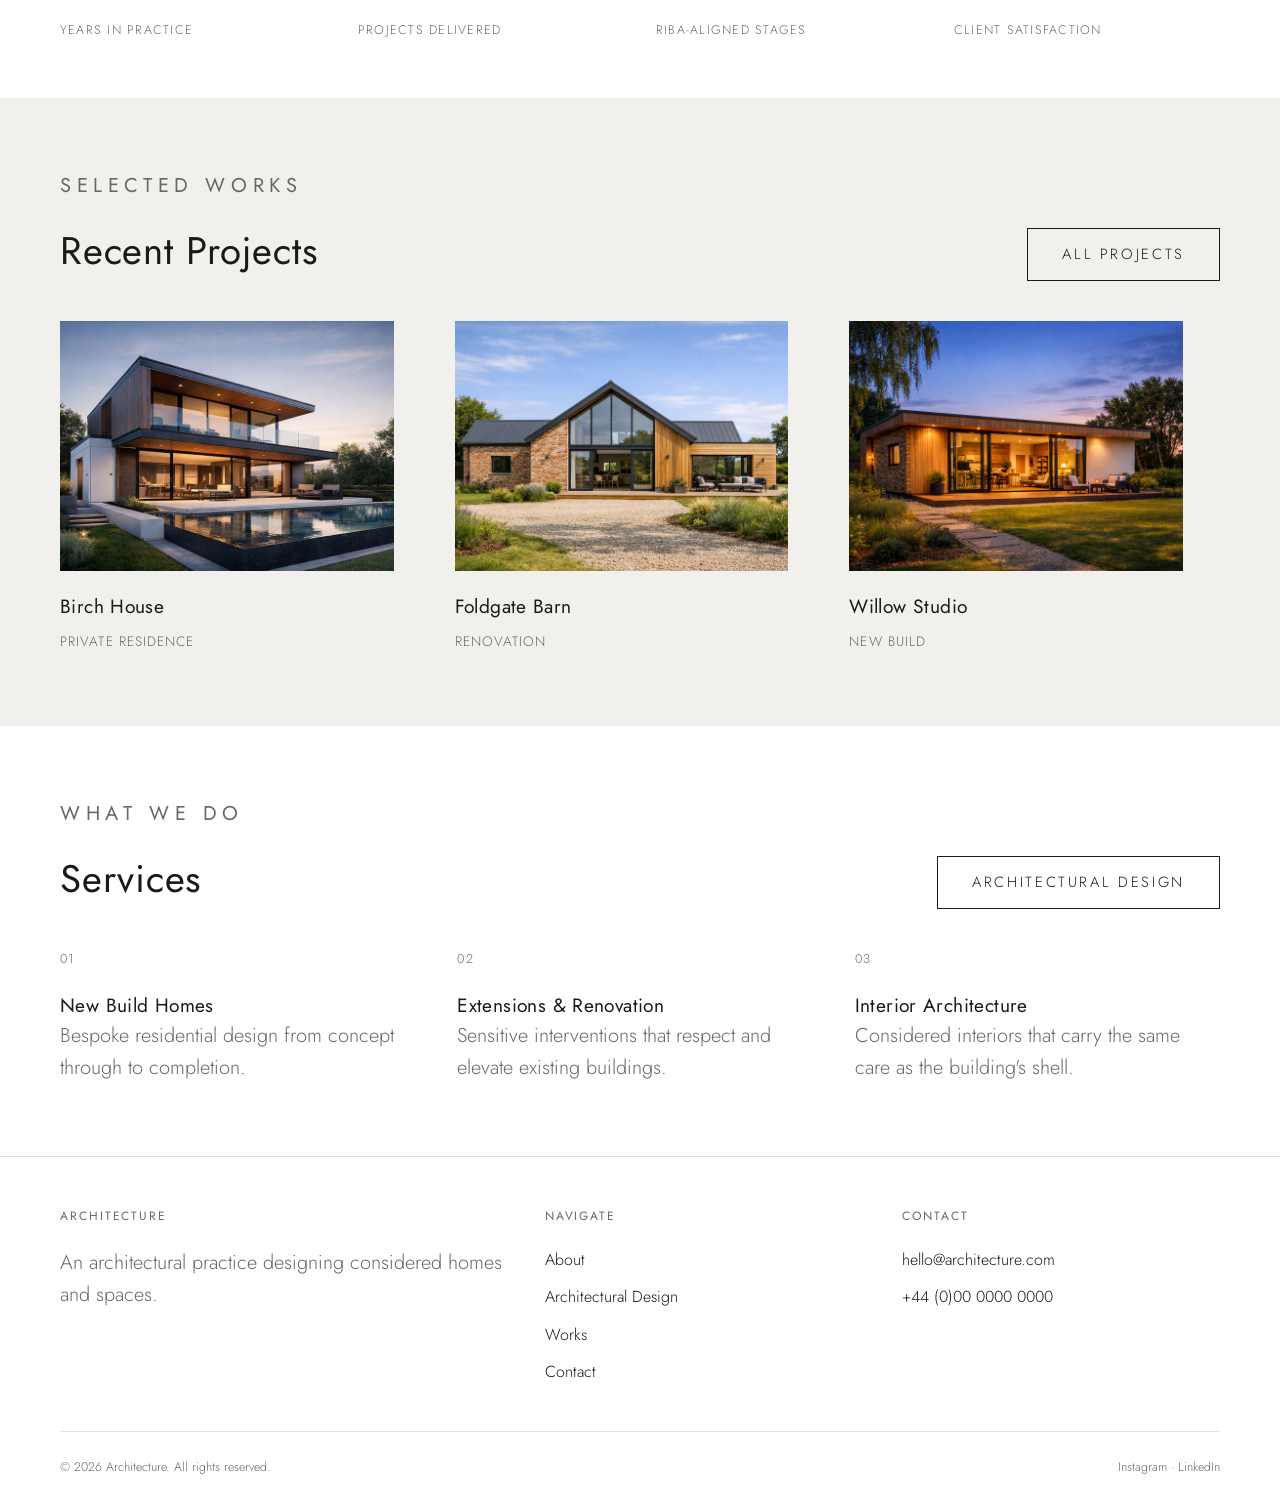
==== commit 6c137ce0: "Enhance content and styles across multiple pages: add accent styling, implement reveal animations, a" ====
--- a/index.html
+++ b/index.html
@@ -30,7 +30,7 @@
         <div class="hero-inner">
             <div class="hero-content">
                 <span class="eyebrow1">Architecture &amp; Interiors</span>
-                <h1>Considered design for lasting places</h1>
+                <h1>Considered design for <span class="accent">lasting</span> places</h1>
                 <p class="eyebrow-line">We are an architectural practice creating thoughtful, light-filled homes and spaces shaped around the way people actually live.</p>
                 <a href="works.html" class="btn">View Our Works</a>
             </div>
@@ -38,13 +38,34 @@
     </section>
 
     <section>
-        <div class="container split">
+        <div class="container split reveal">
             <div class="img-placeholder photo-fill" style="background-image: url('images/house-2.jpg');"></div>
             <div>
                 <span class="eyebrow">About the Studio</span>
-                <h2>Architecture rooted in place, light and material</h2>
-                <p class="lede" style="margin-top:22px;">Every project begins with listening &mdash; to the site, the brief and the people who will use the space. From new builds to sensitive renovations, we design buildings that feel inevitable, as if they could belong nowhere else.</p>
+                <h2>Architecture rooted in <span class="accent">place</span>, light and material</h2>
+                <p class="lede" style="margin-top:22px;">Every project begins with listening &mdash; to the site, the brief and the people who will use the space. From new builds to sensitive renovations, we design buildings that feel inevitable, as if they could belong nowhere else. We manage the full journey ourselves, from feasibility and planning through to technical design and site delivery, so nothing is handed off between disconnected teams.</p>
                 <a href="about.html" class="btn" style="margin-top:36px;">More About Us</a>
+            </div>
+        </div>
+    </section>
+
+    <section class="tight">
+        <div class="container stats-grid reveal-stagger">
+            <div>
+                <div class="stat-num" data-count="12" data-suffix="+">0+</div>
+                <span class="stat-label">Years in Practice</span>
+            </div>
+            <div>
+                <div class="stat-num" data-count="60" data-suffix="+">0+</div>
+                <span class="stat-label">Projects Delivered</span>
+            </div>
+            <div>
+                <div class="stat-num" data-count="7" data-suffix="">0</div>
+                <span class="stat-label">RIBA-Aligned Stages</span>
+            </div>
+            <div>
+                <div class="stat-num" data-count="98" data-suffix="%">0%</div>
+                <span class="stat-label">Client Satisfaction</span>
             </div>
         </div>
     </section>
@@ -58,7 +79,7 @@
                 </div>
                 <a href="works.html" class="btn">All Projects</a>
             </div>
-            <div class="works-grid">
+            <div class="works-grid reveal-stagger">
                 <div class="work-card">
                     <div class="img-placeholder photo-fill" style="background-image: url('images/house-1.jpg');"></div>
                     <h3>Birch House</h3>
@@ -87,7 +108,7 @@
                 </div>
                 <a href="design.html" class="btn">Architectural Design</a>
             </div>
-            <div class="grid-3">
+            <div class="grid-3 reveal-stagger">
                 <div>
                     <span class="card-num">01</span>
                     <h3>New Build Homes</h3>
--- a/css/style.css
+++ b/css/style.css
@@ -45,11 +45,91 @@
 h2 { font-size: clamp(1.6rem, 3vw, 2.4rem); }
 h3 { font-size: 1.2rem; }
 
+h1 .accent, h2 .accent {
+    font-style: italic;
+    color: var(--color-muted);
+}
+
+/* Scroll reveal */
+.reveal {
+    opacity: 0;
+    transform: translateY(24px);
+    transition: opacity 0.7s ease, transform 0.7s ease;
+}
+
+.reveal.is-visible {
+    opacity: 1;
+    transform: translateY(0);
+}
+
+.reveal-stagger > * {
+    opacity: 0;
+    transform: translateY(24px);
+    transition: opacity 0.6s ease, transform 0.6s ease;
+}
+
+.reveal-stagger.is-visible > * {
+    opacity: 1;
+    transform: translateY(0);
+}
+
+/* Hover effects */
+.work-card .img-placeholder,
+.service-row .img-placeholder,
+.split .img-placeholder {
+    transition: transform 0.5s ease;
+}
+
+.work-card:hover .img-placeholder.photo-fill,
+.service-row:hover .img-placeholder.photo-fill {
+    transform: scale(1.03);
+}
+
+.work-card { overflow: hidden; }
+.work-card .img-placeholder { overflow: hidden; }
+
+.work-card h3 { transition: color 0.25s ease; }
+.work-card:hover h3 { color: var(--color-muted); }
+
+.grid-3 > div,
+.grid-4 > div {
+    transition: transform 0.35s ease;
+}
+
+.grid-3 > div:hover,
+.grid-4 > div:hover {
+    transform: translateY(-6px);
+}
+
+.card-num { transition: color 0.3s ease; }
+.grid-3 > div:hover .card-num,
+.grid-4 > div:hover .card-num { color: var(--color-text); }
+
+/* Stats strip */
+.stats-grid {
+    display: grid;
+    grid-template-columns: repeat(4, 1fr);
+    gap: 32px;
+}
+
+.stat-num {
+    font-size: clamp(2rem, 4vw, 2.8rem);
+    line-height: 1;
+    margin-bottom: 10px;
+}
+
+.stat-label {
+    text-transform: uppercase;
+    letter-spacing: 0.1em;
+    font-size: 0.78rem;
+    color: var(--color-muted);
+}
+
 .eyebrow1 {
     display: inline-block;
     text-transform: uppercase;
     letter-spacing: 0.28em;
-    font-size: 1.25rem;
+    font-size: 1.4rem;
     font-weight: 400;
     color: #ffffff;
     margin-bottom: 18px;
@@ -62,8 +142,8 @@
     display: inline-block;
     text-transform: uppercase;
     letter-spacing: 0.28em;
-    font-weight: 300;
-    font-size: 0.92rem;
+    font-weight: 400;
+    font-size: 0.72rem;
     color: #ffffff;
     margin-bottom: 18px;
     padding: 4px 12px;
@@ -199,8 +279,7 @@
 
 /* Hero */
 .hero {
-    height: 72vh;
-    min-height: 560px;
+    min-height: max(72vh, 560px);
     position: relative;
     background-size: cover;
     background-position: center;
@@ -240,14 +319,14 @@
 }
 
 /* Sections */
-section { padding: 110px 0; }
-section.tight { padding: 80px 0; }
+section { padding: 72px 0; }
+section.tight { padding: 56px 0; }
 .section-head {
     display: flex;
     justify-content: space-between;
     align-items: flex-end;
     gap: 40px;
-    margin-bottom: 60px;
+    margin-bottom: 40px;
     flex-wrap: wrap;
 }
 
@@ -257,7 +336,7 @@
 .split {
     display: grid;
     grid-template-columns: 1fr 1fr;
-    gap: 90px;
+    gap: 50px;
     align-items: center;
 }
 
@@ -265,14 +344,20 @@
 .split.reverse .img-placeholder { order: 2; }
 .split .img-placeholder.story-photo { aspect-ratio: 3/2; }
 
-.team-row + .team-row { margin-top: 90px; }
+.team-row + .team-row { margin-top: 56px; }
 .team-role { margin: 10px 0 20px; }
 
 /* Services / values grid */
 .grid-3 {
     display: grid;
     grid-template-columns: repeat(3, 1fr);
-    gap: 50px;
+    gap: 32px;
+}
+
+.grid-4 {
+    display: grid;
+    grid-template-columns: repeat(4, 1fr);
+    gap: 28px;
 }
 
 .card-num {
@@ -318,7 +403,7 @@
 .works-grid {
     display: grid;
     grid-template-columns: repeat(3, 1fr);
-    gap: 36px;
+    gap: 24px;
 }
 
 .work-card .img-placeholder { aspect-ratio: 4/3; margin-bottom: 20px; }
@@ -329,9 +414,9 @@
 .service-row {
     display: grid;
     grid-template-columns: 1fr 1fr;
-    gap: 90px;
+    gap: 50px;
     align-items: center;
-    padding: 70px 0;
+    padding: 48px 0;
     border-top: 1px solid var(--color-line);
 }
 
@@ -344,7 +429,7 @@
 .steps {
     display: grid;
     grid-template-columns: repeat(4, 1fr);
-    gap: 40px;
+    gap: 28px;
 }
 
 .step { border-top: 1px solid var(--color-line); padding-top: 26px; }
@@ -353,7 +438,7 @@
 .contact-grid {
     display: grid;
     grid-template-columns: 1fr 1fr;
-    gap: 90px;
+    gap: 50px;
 }
 
 .info-list { margin-top: 40px; }
@@ -396,14 +481,14 @@
 /* Footer */
 .site-footer {
     border-top: 1px solid var(--color-line);
-    padding: 70px 0 34px;
+    padding: 50px 0 28px;
 }
 
 .footer-top {
     display: grid;
     grid-template-columns: 1.4fr 1fr 1fr;
     gap: 40px;
-    padding-bottom: 50px;
+    padding-bottom: 34px;
 }
 
 .footer-top h4 {
@@ -458,10 +543,17 @@
     .split .img-placeholder { order: 0; }
     .team-row + .team-row { margin-top: 60px; }
 
-    .grid-3, .works-grid { grid-template-columns: 1fr; }
-    .steps { grid-template-columns: 1fr 1fr; }
+    .grid-3, .grid-4, .works-grid { grid-template-columns: 1fr; }
+    .steps, .stats-grid { grid-template-columns: 1fr 1fr; }
     .footer-top { grid-template-columns: 1fr; }
-    section { padding: 70px 0; }
+    section { padding: 48px 0; }
     .page-banner { padding: 40px 0 24px; }
     .container { padding: 0 24px; }
-}
+
+    .hero { min-height: 640px; }
+    .eyebrow1 { font-size: 1rem; }
+    .eyebrow-line {
+        letter-spacing: 0.03em;
+        font-size: 0.8rem;
+    }
+}
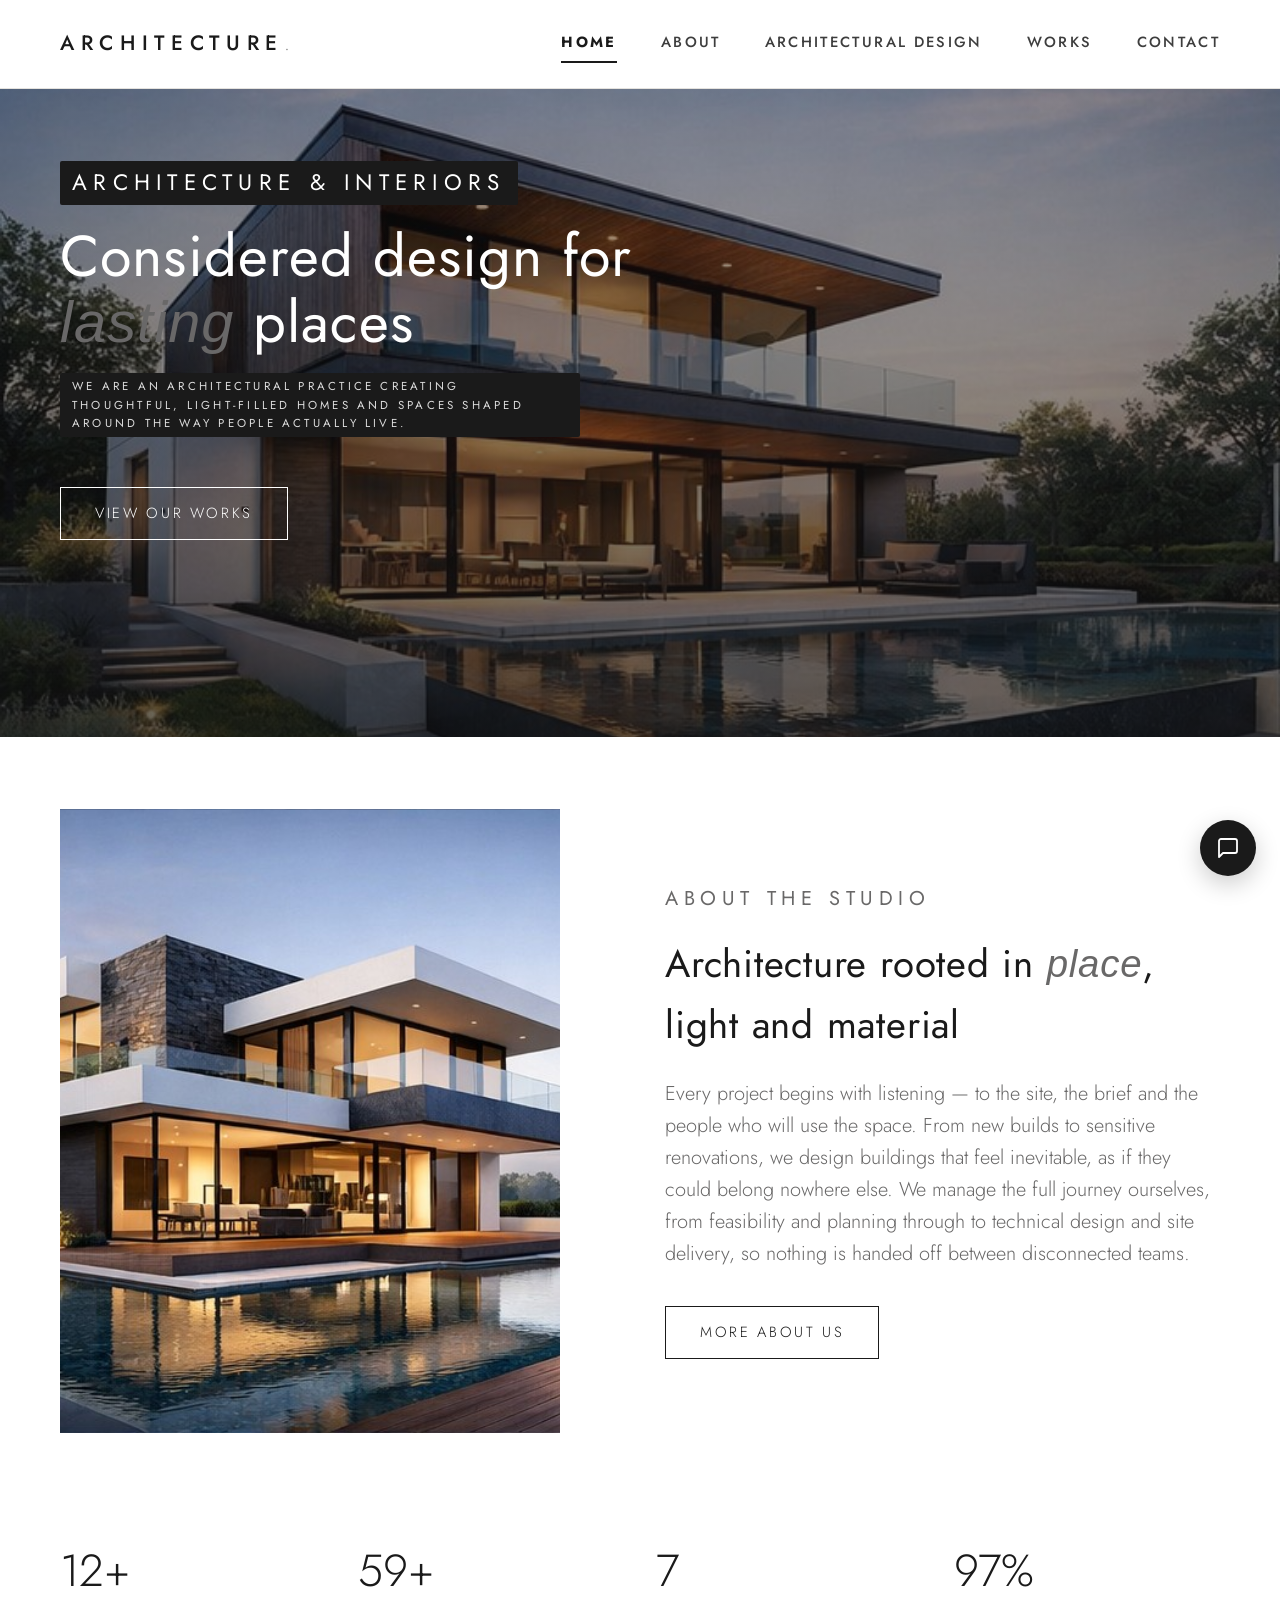
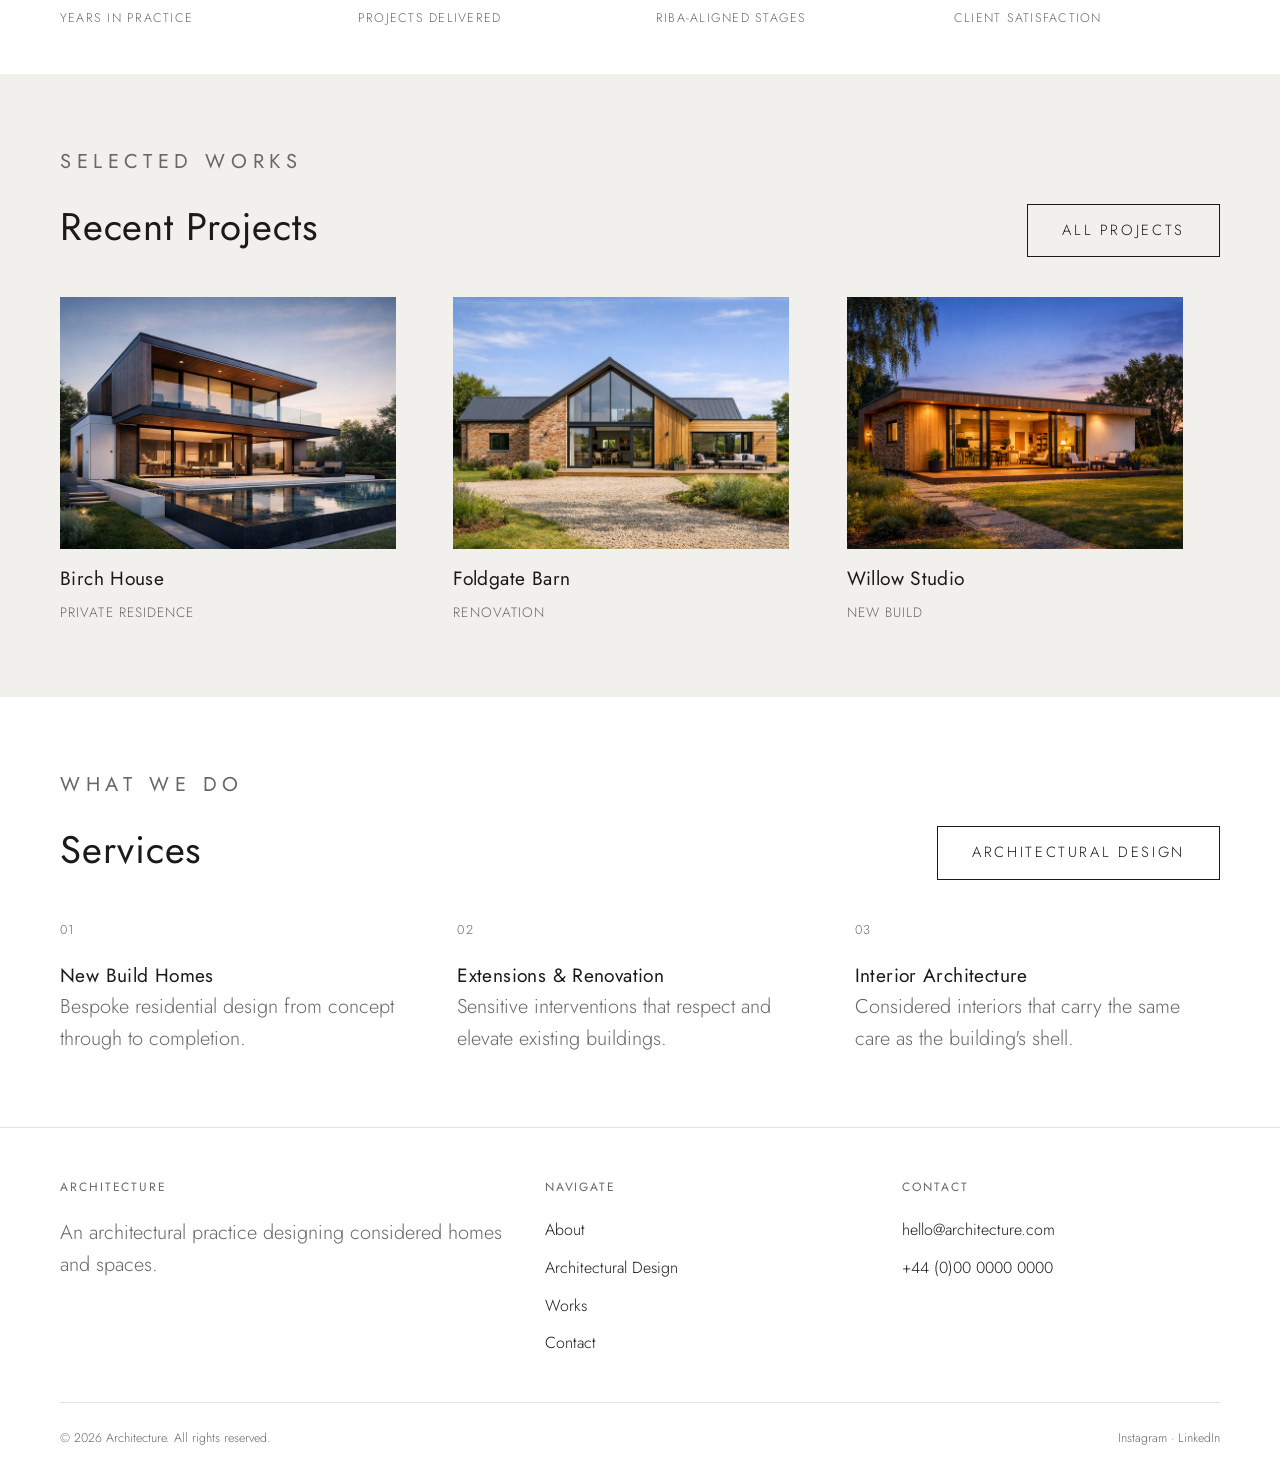
==== commit f5e6ec61: "Add AI chat assistant to all pages: implement chat toggle, panel, and messaging functionality" ====
--- a/index.html
+++ b/index.html
@@ -159,6 +159,27 @@
         </div>
     </footer>
 
+    <button class="chat-toggle" id="chatToggle" aria-label="Open chat assistant">
+        <svg viewBox="0 0 24 24" fill="none" stroke="currentColor" stroke-width="1.8" stroke-linecap="round" stroke-linejoin="round"><path d="M21 15a2 2 0 0 1-2 2H7l-4 4V5a2 2 0 0 1 2-2h14a2 2 0 0 1 2 2z"/></svg>
+    </button>
+
+    <div class="chat-panel" id="chatPanel">
+        <div class="chat-header">
+            <span class="chat-dot red"></span>
+            <span class="chat-dot yellow"></span>
+            <span class="chat-dot green"></span>
+            <span class="chat-title">Chat with us</span>
+            <button class="chat-close" id="chatClose" aria-label="Close chat">&times;</button>
+        </div>
+        <div class="chat-body" id="chatBody">
+            <div class="chat-msg ai">Hi! I'm here to help. Ask about a project, or leave your details and we'll get back to you.</div>
+        </div>
+        <form class="chat-form" id="chatForm">
+            <input type="text" id="chatInput" placeholder="Type your message&hellip;" autocomplete="off" required>
+            <button type="submit">Send</button>
+        </form>
+    </div>
+
     <script src="js/script.js"></script>
 </body>
 </html>
--- a/css/style.css
+++ b/css/style.css
@@ -309,18 +309,73 @@
 .hero .eyebrow { color: rgba(255,255,255,0.75); }
 .hero h1 { color: #fff; }
 .hero p { color: rgba(255,255,255,0.85); margin-top: 18px; max-width: 520px; }
+
+@keyframes heroFadeUp {
+    from { opacity: 0; transform: translateY(28px); }
+    to { opacity: 1; transform: translateY(0); }
+}
+
+.hero-content > * {
+    opacity: 0;
+    animation: heroFadeUp 0.9s ease forwards;
+}
+
+.hero-content > *:nth-child(1) { animation-delay: 0.15s; }
+.hero-content > *:nth-child(2) { animation-delay: 0.32s; }
+.hero-content > *:nth-child(3) { animation-delay: 0.5s; }
+.hero-content > *:nth-child(4) { animation-delay: 0.68s; }
+
 .hero .btn { margin-top: 32px; border-color: #fff; color: #fff; }
 .hero .btn:hover { background: #fff; color: var(--color-text); }
 
 /* Page banner (non-home pages) */
 .page-banner {
-    padding: 50px 0 30px;
+    padding: 32px 0 20px;
     border-bottom: 1px solid var(--color-line);
+}
+
+.page-banner.has-motif {
+    position: relative;
+    overflow: hidden;
+}
+
+.page-banner.has-motif .container { position: relative; z-index: 1; }
+
+.banner-motif {
+    position: absolute;
+    top: 50%;
+    right: -20px;
+    transform: translateY(-50%);
+    width: 620px;
+    height: auto;
+    max-width: 55vw;
+    fill: none;
+    stroke: var(--color-text);
+    stroke-width: 1.6;
+    opacity: 0.28;
+    pointer-events: none;
+    z-index: 0;
+}
+
+.banner-motif-img {
+    position: absolute;
+    top: 0;
+    right: 0;
+    width: 52%;
+    height: 100%;
+    background-image: url('../images/dizajn.webp');
+    background-size: cover;
+    background-position: center;
+    opacity: 0.22;
+    -webkit-mask-image: linear-gradient(to right, transparent, #000 30%);
+    mask-image: linear-gradient(to right, transparent, #000 30%);
+    pointer-events: none;
+    z-index: 0;
 }
 
 /* Sections */
 section { padding: 72px 0; }
-section.tight { padding: 56px 0; }
+section.tight { padding: 44px 0; }
 .section-head {
     display: flex;
     justify-content: space-between;
@@ -372,9 +427,9 @@
 .works-filter {
     display: flex;
     gap: 40px;
-    margin-bottom: 60px;
+    margin-bottom: 24px;
     border-bottom: 1px solid var(--color-line);
-    padding-bottom: 26px;
+    padding-bottom: 14px;
 }
 
 .filter-btn {
@@ -403,12 +458,14 @@
 .works-grid {
     display: grid;
     grid-template-columns: repeat(3, 1fr);
-    gap: 24px;
-}
-
-.work-card .img-placeholder { aspect-ratio: 4/3; margin-bottom: 20px; }
-.work-card h3 { margin-bottom: 6px; }
+    gap: 20px;
+}
+
+.work-card .img-placeholder { aspect-ratio: 4/3; margin-bottom: 14px; }
+.work-card h3 { margin-bottom: 5px; }
 .work-card .work-meta { color: var(--color-muted); font-size: 0.85rem; text-transform: uppercase; letter-spacing: 0.08em; }
+.work-card .work-facts { display: block; color: var(--color-muted); font-size: 0.78rem; letter-spacing: 0.04em; margin-top: 4px; }
+.work-card .work-desc { color: var(--color-muted); font-size: 0.9rem; margin-top: 8px; line-height: 1.55; }
 
 /* Service rows (design page) */
 .service-row {
@@ -556,4 +613,152 @@
         letter-spacing: 0.03em;
         font-size: 0.8rem;
     }
-}
+
+    .chat-panel {
+        right: 16px;
+        left: 16px;
+        width: auto;
+        bottom: 84px;
+    }
+
+    .chat-toggle { right: 16px; bottom: 16px; }
+}
+
+/* AI chat widget */
+.chat-toggle {
+    position: fixed;
+    right: 24px;
+    bottom: 24px;
+    width: 56px;
+    height: 56px;
+    border-radius: 50%;
+    background: var(--color-text);
+    color: #fff;
+    border: none;
+    cursor: pointer;
+    display: flex;
+    align-items: center;
+    justify-content: center;
+    box-shadow: 0 8px 24px rgba(0,0,0,0.2);
+    z-index: 200;
+    transition: transform 0.25s ease;
+}
+
+.chat-toggle:hover { transform: scale(1.06); }
+.chat-toggle svg { width: 24px; height: 24px; }
+
+.chat-panel {
+    position: fixed;
+    right: 24px;
+    bottom: 92px;
+    width: 340px;
+    max-width: calc(100vw - 48px);
+    height: 440px;
+    max-height: calc(100vh - 140px);
+    background: #fff;
+    border: 1px solid var(--color-line);
+    box-shadow: 0 20px 50px rgba(0,0,0,0.2);
+    display: flex;
+    flex-direction: column;
+    z-index: 200;
+    opacity: 0;
+    transform: translateY(16px);
+    pointer-events: none;
+    transition: opacity 0.25s ease, transform 0.25s ease;
+}
+
+.chat-panel.is-open {
+    opacity: 1;
+    transform: translateY(0);
+    pointer-events: auto;
+}
+
+.chat-header {
+    display: flex;
+    align-items: center;
+    gap: 6px;
+    padding: 14px 16px;
+    border-bottom: 1px solid var(--color-line);
+    flex-shrink: 0;
+}
+
+.chat-dot { width: 10px; height: 10px; border-radius: 50%; }
+.chat-dot.red { background: #e6584f; }
+.chat-dot.yellow { background: #e8b23c; }
+.chat-dot.green { background: #4caf6b; }
+
+.chat-title {
+    margin-left: 8px;
+    text-transform: uppercase;
+    font-size: 0.72rem;
+    letter-spacing: 0.12em;
+    color: var(--color-muted);
+}
+
+.chat-close {
+    margin-left: auto;
+    background: none;
+    border: none;
+    cursor: pointer;
+    font-size: 1.1rem;
+    color: var(--color-muted);
+    line-height: 1;
+}
+
+.chat-body {
+    flex: 1;
+    overflow-y: auto;
+    padding: 16px;
+    display: flex;
+    flex-direction: column;
+    gap: 10px;
+}
+
+.chat-msg {
+    max-width: 85%;
+    padding: 9px 12px;
+    font-size: 0.86rem;
+    line-height: 1.5;
+    border-radius: 2px;
+}
+
+.chat-msg.ai {
+    align-self: flex-start;
+    background: var(--color-surface);
+    color: var(--color-text);
+}
+
+.chat-msg.user {
+    align-self: flex-end;
+    background: var(--color-text);
+    color: #fff;
+}
+
+.chat-form {
+    display: flex;
+    border-top: 1px solid var(--color-line);
+    flex-shrink: 0;
+}
+
+.chat-form input {
+    flex: 1;
+    border: none;
+    padding: 12px 14px;
+    font-family: inherit;
+    font-size: 0.86rem;
+    outline: none;
+    min-width: 0;
+}
+
+.chat-form button {
+    border: none;
+    background: none;
+    padding: 0 16px;
+    cursor: pointer;
+    text-transform: uppercase;
+    letter-spacing: 0.1em;
+    font-size: 0.75rem;
+    color: var(--color-text);
+}
+
+.chat-form button:hover { color: var(--color-muted); }
